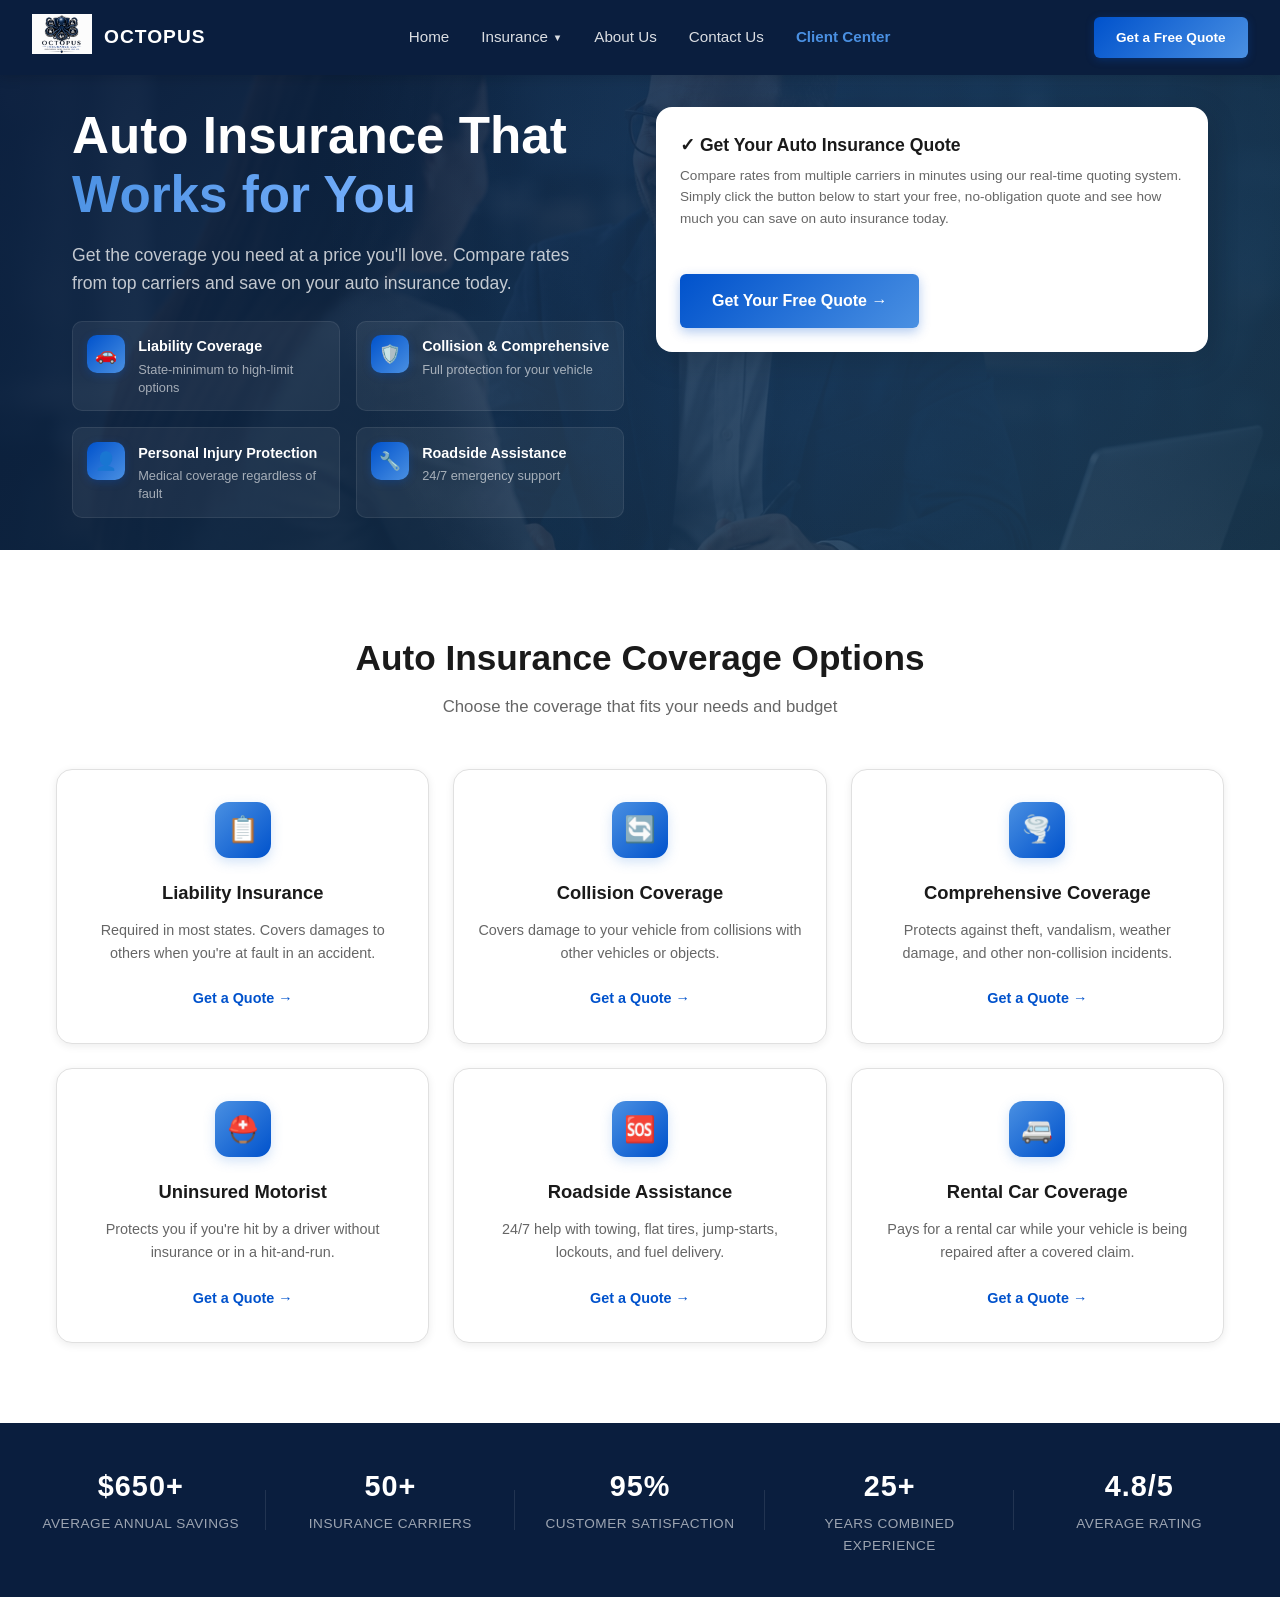
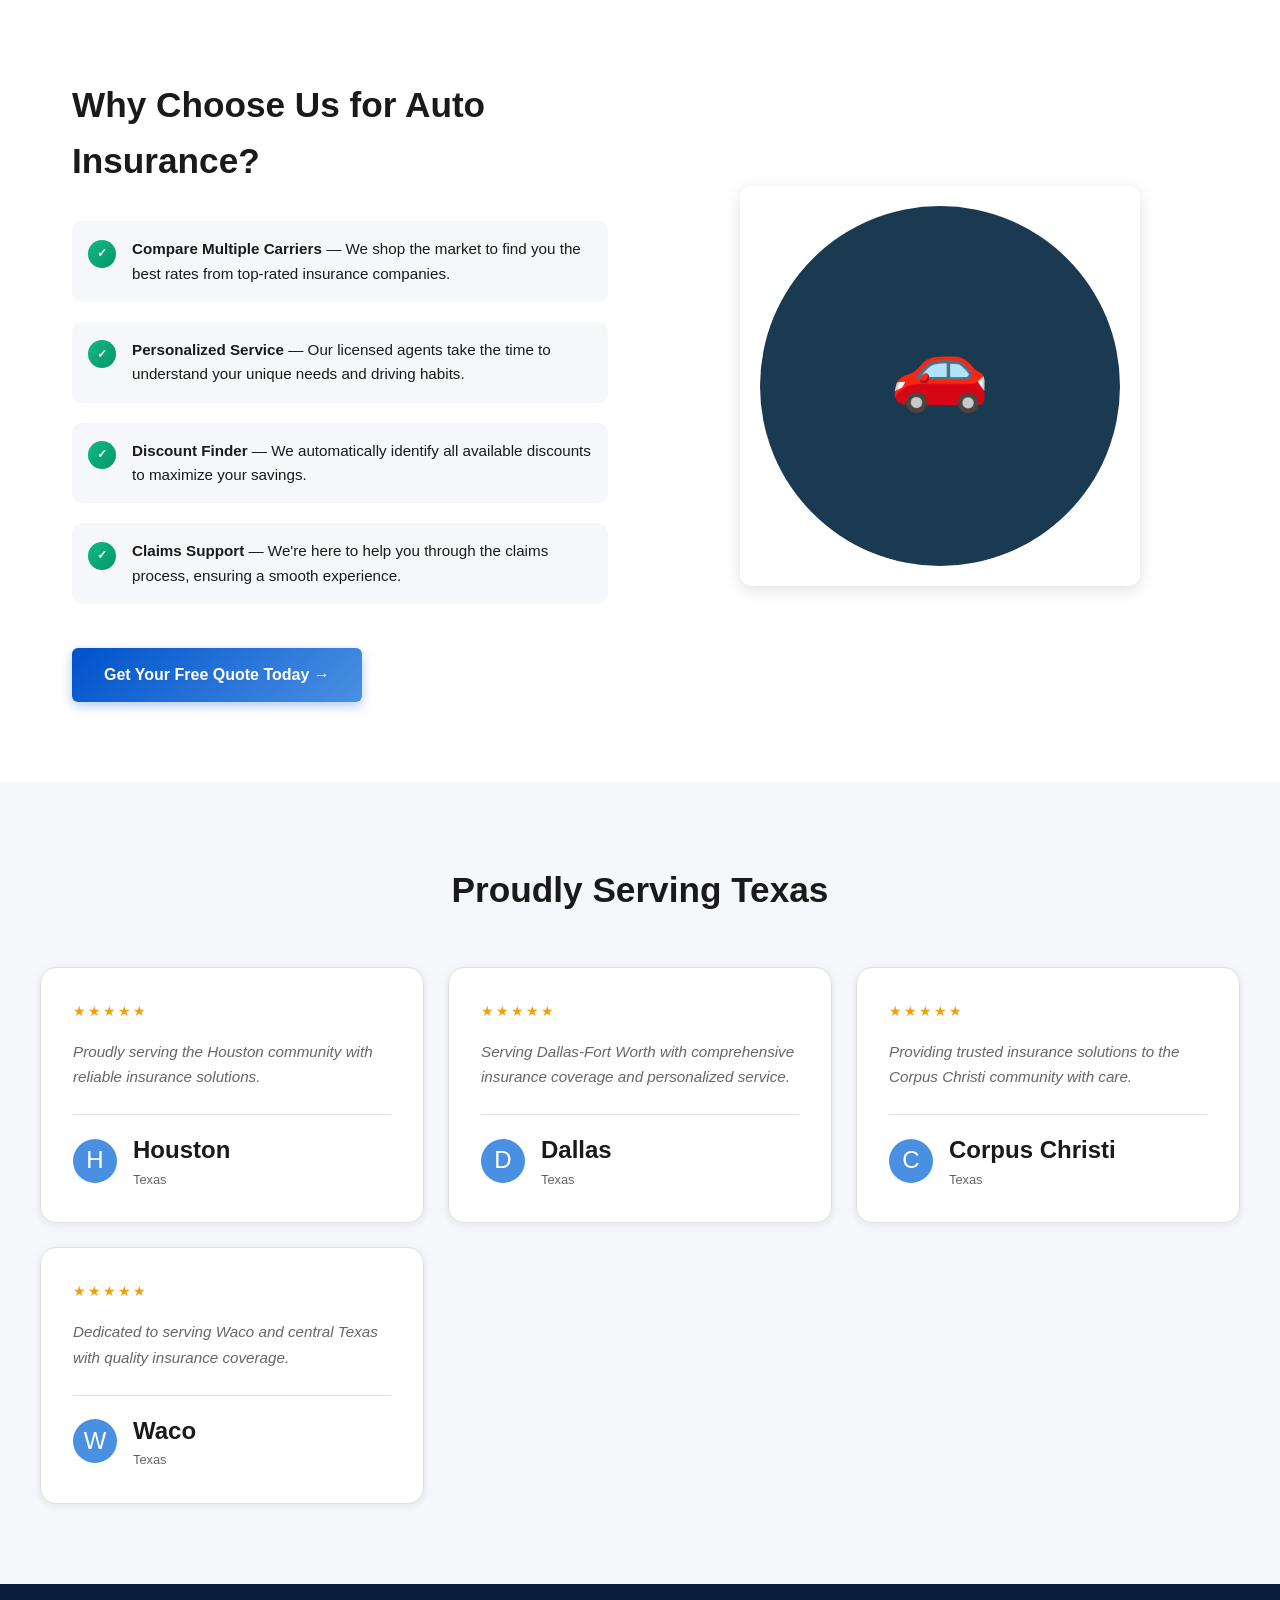
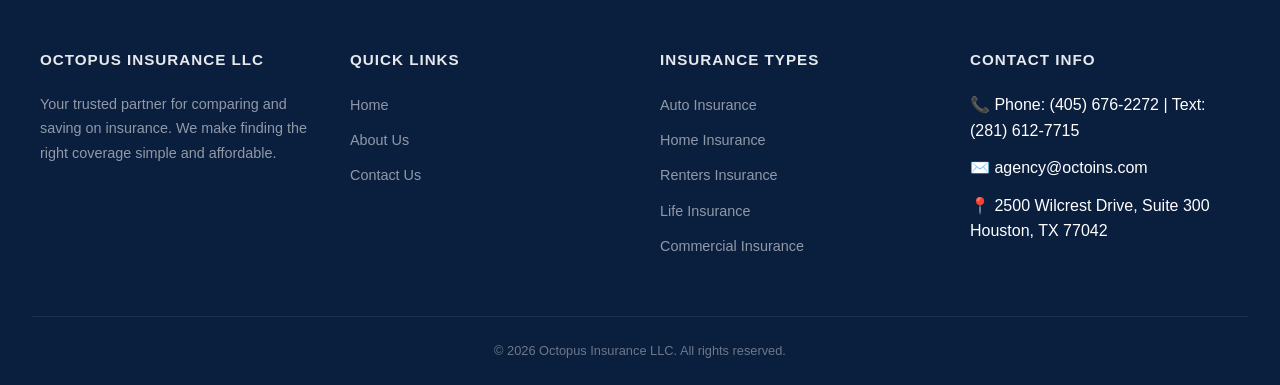
==== auto.html @ 318fbc9f "Removed duplicate customer reviews, made city names bigger, logo links to homepage" ====
<!DOCTYPE html>
<html lang="en">
<head>
  <meta charset="UTF-8">
  <meta name="viewport" content="width=device-width, initial-scale=1.0">
  <title>Auto Insurance Quotes - Octopus Insurance LLC</title>
  <link rel="stylesheet" href="css/style.css">
</head>
<body>
  <!-- HEADER -->
  <header>
    <div class="logo">
      <a href="index.html"><img src="logo.png" alt="Octopus Insurance"></a>
      <a href="index.html" style="text-decoration: none; color: inherit;"><span>OCTOPUS</span></a>
    </div>
    
    <nav id="navbar">
      <a href="index.html">Home</a>
      <div class="dropdown">
        <a href="#" class="dropdown-btn">Insurance <span class="dropdown-arrow">▼</span></a>
        <div class="dropdown-content">
          <a href="auto.html">Auto Insurance</a>
          <a href="home.html">Home Insurance</a>
          <a href="renters.html">Renters Insurance</a>
          <a href="life.html">Life Insurance</a>
          <a href="commercial.html">Commercial Insurance</a>
        </div>
      </div>
      <a href="index.html#about">About Us</a>
      <a href="index.html#contact">Contact Us</a>
      <a href="client-center.html" style="color: #4A90E2; font-weight: 600;">Client Center</a>
    </nav>
    
    <div class="header-actions">
      <a href="quote.html" class="header-cta">Get a Free Quote</a>
    </div>
    
    <div class="mobile-menu-toggle" id="mobileMenuToggle">
      <span></span>
      <span></span>
      <span></span>
    </div>
  </header>

  <!-- HERO SECTION -->
  <section class="hero" style="background-image: url('background.png'); background-size: cover; background-position: center;">
    <div class="hero-wrapper">
      <div class="hero-content">
        <h1>Auto Insurance That <span class="highlight">Works for You</span></h1>
        <p>Get the coverage you need at a price you'll love. Compare rates from top carriers and save on your auto insurance today.</p>
        
        <div class="hero-features">
          <div class="feature-item">
            <div class="feature-icon">🚗</div>
            <div>
              <h3>Liability Coverage</h3>
              <p>State-minimum to high-limit options</p>
            </div>
          </div>
          <div class="feature-item">
            <div class="feature-icon">🛡️</div>
            <div>
              <h3>Collision & Comprehensive</h3>
              <p>Full protection for your vehicle</p>
            </div>
          </div>
          <div class="feature-item">
            <div class="feature-icon">👤</div>
            <div>
              <h3>Personal Injury Protection</h3>
              <p>Medical coverage regardless of fault</p>
            </div>
          </div>
          <div class="feature-item">
            <div class="feature-icon">🔧</div>
            <div>
              <h3>Roadside Assistance</h3>
              <p>24/7 emergency support</p>
            </div>
          </div>
        </div>
      </div>
      
      <div class="quote-form" id="quote">
        <h3>✓ Get Your Auto Insurance Quote</h3>
        <p>Compare rates from multiple carriers in minutes using our real-time quoting system. Simply click the button below to start your free, no-obligation quote and see how much you can save on auto insurance today.</p>
        <a href="quote.html" class="why-choose-cta" style="display: inline-block; text-align: center; margin-top: 1.5rem;">Get Your Free Quote →</a>
      </div>
    </div>
  </section>

  <!-- COVERAGE OPTIONS SECTION -->
  <section class="insurance-types" style="background: white;">
    <h2>Auto Insurance Coverage Options</h2>
    <p>Choose the coverage that fits your needs and budget</p>
    
    <div class="insurance-grid" style="grid-template-columns: repeat(3, 1fr); max-width: 1200px; margin: 0 auto; padding: 0 1rem;">
      <div class="insurance-card">
        <div class="insurance-card-icon">📋</div>
        <h3>Liability Insurance</h3>
        <p>Required in most states. Covers damages to others when you're at fault in an accident.</p>
        <a href="quote.html" class="card-link">Get a Quote →</a>
      </div>
      
      <div class="insurance-card">
        <div class="insurance-card-icon">🔄</div>
        <h3>Collision Coverage</h3>
        <p>Covers damage to your vehicle from collisions with other vehicles or objects.</p>
<a href="quote.html" class="card-link">Get a Quote →</a>
      </div>
      
      <div class="insurance-card">
        <div class="insurance-card-icon">🌪️</div>
        <h3>Comprehensive Coverage</h3>
        <p>Protects against theft, vandalism, weather damage, and other non-collision incidents.</p>
        <a href="quote.html" class="card-link">Get a Quote →</a>
      </div>
      
      <div class="insurance-card">
        <div class="insurance-card-icon">⛑️</div>
        <h3>Uninsured Motorist</h3>
        <p>Protects you if you're hit by a driver without insurance or in a hit-and-run.</p>
        <a href="quote.html" class="card-link">Get a Quote →</a>
      </div>
      
      <div class="insurance-card">
        <div class="insurance-card-icon">🆘</div>
        <h3>Roadside Assistance</h3>
        <p>24/7 help with towing, flat tires, jump-starts, lockouts, and fuel delivery.</p>
        <a href="quote.html" class="card-link">Get a Quote →</a>
      </div>
      
      <div class="insurance-card">
        <div class="insurance-card-icon">🚐</div>
        <h3>Rental Car Coverage</h3>
        <p>Pays for a rental car while your vehicle is being repaired after a covered claim.</p>
        <a href="quote.html" class="card-link">Get a Quote →</a>
      </div>
    </div>
  </section>

  <!-- STATS SECTION -->
  <section class="stats">
    <div class="stat-item">
      <h4>$650+</h4>
      <p>Average Annual Savings</p>
    </div>
    <div class="stat-item">
      <h4>50+</h4>
      <p>Insurance Carriers</p>
    </div>
    <div class="stat-item">
      <h4>95%</h4>
      <p>Customer Satisfaction</p>
    </div>
    <div class="stat-item">
      <h4>25+</h4>
      <p>Years Combined Experience</p>
    </div>
    <div class="stat-item">
      <h4>4.8/5</h4>
      <p>Average Rating</p>
    </div>
  </section>

  <!-- WHY CHOOSE US SECTION -->
  <section class="why-choose">
    <div class="why-choose-content">
      <h2>Why Choose Us for Auto Insurance?</h2>
      
      <div class="why-choose-item">
        <div class="why-choose-icon">✓</div>
        <p><strong>Compare Multiple Carriers</strong> — We shop the market to find you the best rates from top-rated insurance companies.</p>
      </div>
      
      <div class="why-choose-item">
        <div class="why-choose-icon">✓</div>
        <p><strong>Personalized Service</strong> — Our licensed agents take the time to understand your unique needs and driving habits.</p>
      </div>
      
      <div class="why-choose-item">
        <div class="why-choose-icon">✓</div>
        <p><strong>Discount Finder</strong> — We automatically identify all available discounts to maximize your savings.</p>
      </div>
      
      <div class="why-choose-item">
        <div class="why-choose-icon">✓</div>
        <p><strong>Claims Support</strong> — We're here to help you through the claims process, ensuring a smooth experience.</p>
      </div>
      
      <a href="quote.html" class="why-choose-cta">Get Your Free Quote Today →</a>
    </div>
    
    <div class="why-choose-image">
      <img src="data:image/svg+xml,%3Csvg xmlns='http://www.w3.org/2000/svg' width='400' height='400' viewBox='0 0 400 400'%3E%3Ccircle cx='200' cy='200' r='180' fill='%231a3a52'/%3E%3Ctext x='200' y='210' text-anchor='middle' fill='%23ffffff' font-size='80'%3E🚗%3C/text%3E%3C/svg%3E" alt="Auto Insurance" style="max-width: 100%; height: auto; border-radius: 12px;">
    </div>
  </section>

  <!-- LOCATIONS SECTION -->
  <section class="testimonials">
    <h2>Proudly Serving Texas</h2>
    <div class="testimonials-grid">
      <div class="testimonial-card">
        <div class="stars">★★★★★</div>
        <p class="testimonial-text">Proudly serving the Houston community with reliable insurance solutions.</p>
        <div class="testimonial-author">
          <div class="author-avatar" style="background: #4a90e2; display: flex; align-items: center; justify-content: center; font-size: 1.5rem; color: white;">H</div>
          <div class="author-info">
            <h4 style="font-size: 1.5rem;">Houston</h4>
            <p>Texas</p>
          </div>
        </div>
      </div>
      
      <div class="testimonial-card">
        <div class="stars">★★★★★</div>
        <p class="testimonial-text">Serving Dallas-Fort Worth with comprehensive insurance coverage and personalized service.</p>
        <div class="testimonial-author">
          <div class="author-avatar" style="background: #4a90e2; display: flex; align-items: center; justify-content: center; font-size: 1.5rem; color: white;">D</div>
          <div class="author-info">
            <h4 style="font-size: 1.5rem;">Dallas</h4>
            <p>Texas</p>
          </div>
        </div>
      </div>
      
      <div class="testimonial-card">
        <div class="stars">★★★★★</div>
        <p class="testimonial-text">Providing trusted insurance solutions to the Corpus Christi community with care.</p>
        <div class="testimonial-author">
          <div class="author-avatar" style="background: #4a90e2; display: flex; align-items: center; justify-content: center; font-size: 1.5rem; color: white;">C</div>
          <div class="author-info">
            <h4 style="font-size: 1.5rem;">Corpus Christi</h4>
            <p>Texas</p>
          </div>
        </div>
      </div>

      <div class="testimonial-card">
        <div class="stars">★★★★★</div>
        <p class="testimonial-text">Dedicated to serving Waco and central Texas with quality insurance coverage.</p>
        <div class="testimonial-author">
          <div class="author-avatar" style="background: #4a90e2; display: flex; align-items: center; justify-content: center; font-size: 1.5rem; color: white;">W</div>
          <div class="author-info">
            <h4 style="font-size: 1.5rem;">Waco</h4>
            <p>Texas</p>
          </div>
        </div>
      </div>
    </div>
  </section>


  <!-- FOOTER -->
  <footer>
    <div class="footer-content">
      <div class="footer-section">
        <h4>Octopus Insurance LLC</h4>
        <p>Your trusted partner for comparing and saving on insurance. We make finding the right coverage simple and affordable.</p>
      </div>
      
      <div class="footer-section">
        <h4>Quick Links</h4>
        <ul>
          <li><a href="index.html">Home</a></li>
          <li><a href="index.html#about">About Us</a></li>
          <li><a href="index.html#contact">Contact Us</a></li>
        </ul>
      </div>
      
      <div class="footer-section">
        <h4>Insurance Types</h4>
        <ul>
          <li><a href="auto.html">Auto Insurance</a></li>
          <li><a href="home.html">Home Insurance</a></li>
          <li><a href="renters.html">Renters Insurance</a></li>
          <li><a href="life.html">Life Insurance</a></li>
          <li><a href="commercial.html">Commercial Insurance</a></li>
        </ul>
      </div>
      
      <div class="footer-section">
        <h4>Contact Info</h4>
      <div class="contact-info">📞 Phone: (405) 676-2272 | Text: (281) 612-7715</div>
        <div class="contact-info">✉️ agency@octoins.com</div>
        <div class="contact-info">📍 2500 Wilcrest Drive, Suite 300<br>Houston, TX 77042</div>
      </div>
    </div>
    
    <div class="footer-bottom">
      <p>&copy; 2026 Octopus Insurance LLC. All rights reserved.</p>
    </div>
  </footer>

  <script src="js/script.js"></script>
</body>
</html>
---- css/style.css ----
* {
  margin: 0;
  padding: 0;
  box-sizing: border-box;
}

html {
  width: 100%;
  max-width: 100%;
  overflow-x: hidden;
  -webkit-text-size-adjust: 100%;
  -ms-text-size-adjust: 100%;
  scroll-behavior: smooth;
}

:root {
  --primary-dark: #0a1e3e;
  --primary-blue: #0052cc;
  --light-blue: #4a90e2;
  --accent-blue: #1e40af;
  --white: #ffffff;
  --text-dark: #1a1a1a;
  --text-gray: #666666;
  --light-gray: #f5f7fa;
  --border-gray: #e0e0e0;
  --shadow-sm: 0 2px 8px rgba(0, 0, 0, 0.08);
  --shadow-md: 0 4px 16px rgba(0, 0, 0, 0.12);
  --shadow-lg: 0 8px 32px rgba(0, 0, 0, 0.15);
  --radius-sm: 6px;
  --radius-md: 10px;
  --radius-lg: 16px;
  --transition: all 0.3s ease;
}

body {
  font-family: 'Inter', -apple-system, BlinkMacSystemFont, 'Segoe UI', Roboto, sans-serif;
  color: var(--text-dark);
  line-height: 1.6;
  overflow-x: hidden;
  width: 100%;
  max-width: 100%;
  background: var(--white);
}

/* HEADER */
header {
  background-color: var(--primary-dark);
  color: var(--white);
  padding: 0.85rem 2rem;
  display: flex;
  justify-content: space-between;
  align-items: center;
  position: sticky;
  top: 0;
  z-index: 100;
  width: 100%;
  max-width: 100%;
  overflow: visible;
  box-shadow: 0 2px 12px rgba(0, 0, 0, 0.15);
  height: auto;
  min-height: 56px;
}

.logo {
  display: flex;
  align-items: center;
  gap: 0.75rem;
  flex-shrink: 0;
}

.logo img {
  height: 40px;
  width: auto;
}

.logo span {
  font-size: 1.2rem;
  font-weight: 700;
  letter-spacing: 1px;
  white-space: nowrap;
}

nav {
  display: flex;
  gap: 2rem;
  align-items: center;
  height: auto;
}

nav a {
  color: rgba(255, 255, 255, 0.85);
  text-decoration: none;
  font-size: 0.95rem;
  font-weight: 500;
  transition: color var(--transition);
  position: relative;
  padding: 0;
  display: inline-flex;
  align-items: center;
}

nav a::after {
  content: '';
  position: absolute;
  bottom: -4px;
  left: 0;
  width: 0;
  height: 2px;
  background: var(--light-blue);
  transition: width var(--transition);
}

nav a:hover {
  color: var(--white);
}

nav a:hover::after {
  width: 100%;
}

/* Mobile Menu Toggle */
.mobile-menu-toggle {
  display: none;
  flex-direction: column;
  justify-content: center;
  align-items: center;
  width: 36px;
  height: 36px;
  cursor: pointer;
  z-index: 1001;
  background: rgba(255, 255, 255, 0.1);
  border: 1px solid rgba(255, 255, 255, 0.2);
  border-radius: 6px;
  padding: 0;
  gap: 5px;
  flex-shrink: 0;
  transition: var(--transition);
}

.mobile-menu-toggle:hover {
  background: rgba(255, 255, 255, 0.2);
}

.mobile-menu-toggle span {
  display: block;
  width: 20px;
  height: 2.5px;
  background-color: var(--white);
  border-radius: 2px;
  transition: var(--transition);
}

.mobile-menu-toggle.active {
  background: rgba(255, 255, 255, 0.15);
}

.mobile-menu-toggle.active span:nth-child(1) {
  transform: rotate(45deg) translate(2.5px, 2.5px);
}

.mobile-menu-toggle.active span:nth-child(2) {
  opacity: 0;
}

.mobile-menu-toggle.active span:nth-child(3) {
  transform: rotate(-45deg) translate(2.5px, -2.5px);
}

/* Dropdown */
.dropdown {
  position: relative;
  display: inline-block;
}

.dropdown-btn {
  color: rgba(255, 255, 255, 0.85);
  text-decoration: none;
  font-size: 0.95rem;
  font-weight: 500;
  transition: color var(--transition);
  cursor: pointer;
  display: flex;
  align-items: center;
  gap: 0.3rem;
  padding: 0;
  background: none;
  border: none;
}

.dropdown-btn::after {
  display: none !important;
}

.dropdown-btn:hover {
  color: var(--white);
}

.dropdown-content {
  display: none;
  position: absolute;
  background-color: var(--white);
  min-width: 210px;
  box-shadow: var(--shadow-lg);
  border-radius: var(--radius-md);
  z-index: 1001;
  top: calc(100% + 8px);
  left: 0;
  margin: 0;
  padding: 0.5rem;
  border: 1px solid var(--border-gray);
  will-change: opacity;
}

.dropdown-content::before {
  content: '';
  position: absolute;
  top: -6px;
  left: 20px;
  width: 10px;
  height: 10px;
  background: var(--white);
  border-left: 1px solid var(--border-gray);
  border-top: 1px solid var(--border-gray);
  transform: rotate(45deg);
}

.dropdown-content a {
  color: var(--text-dark);
  padding: 0.65rem 1rem;
  text-decoration: none;
  display: block;
  font-size: 0.9rem;
  border-radius: var(--radius-sm);
  transition: background-color 0.2s ease, color 0.2s ease;
}

.dropdown-content a:hover {
  background-color: var(--light-blue);
  color: var(--white);
}

.dropdown-content a::after {
  display: none;
}

.dropdown:hover .dropdown-content {
  display: block;
  animation: fadeInDropdown 0.2s ease;
}

@keyframes fadeInDropdown {
  from { 
    opacity: 0; 
    transform: translateY(-4px);
  }
  to { 
    opacity: 1; 
    transform: translateY(0);
  }
}

.dropdown-arrow {
  font-size: 0.6rem;
  transition: transform 0.3s ease;
  display: inline-block;
}

.dropdown:hover .dropdown-arrow {
  transform: rotate(180deg);
}

.header-actions {
  display: flex;
  align-items: center;
  gap: 1.5rem;
  flex-shrink: 0;
}

.header-cta {
  background: linear-gradient(135deg, var(--primary-blue), var(--light-blue));
  color: var(--white);
  padding: 0.6rem 1.4rem;
  border-radius: var(--radius-sm);
  text-decoration: none;
  font-weight: 600;
  font-size: 0.85rem;
  transition: box-shadow 0.3s ease;
  white-space: nowrap;
  box-shadow: 0 2px 8px rgba(0, 82, 204, 0.3);
  display: inline-block;
  border: none;
  cursor: pointer;
}

.header-cta:hover {
  box-shadow: 0 4px 16px rgba(0, 82, 204, 0.4);
}

.phone {
  display: flex;
  align-items: center;
  gap: 0.5rem;
  font-size: 0.9rem;
  color: rgba(255, 255, 255, 0.8);
  white-space: nowrap;
}

/* HERO SECTION */
.hero {
  position: relative;
  display: flex;
  align-items: flex-start;
  justify-content: center;
  width: 100%;
  overflow-x: hidden;
}

.hero::before {
  content: '';
  position: absolute;
  top: 0; left: 0; right: 0; bottom: 0;
  background: linear-gradient(135deg, rgba(10, 30, 62, 0.92) 0%, rgba(26, 58, 82, 0.85) 100%);
  z-index: 1;
  pointer-events: none;
}

.hero::after {
  content: '';
  position: absolute;
  top: 0; left: 0; right: 0; bottom: 0;
  background: radial-gradient(circle at 70% 30%, rgba(74, 144, 226, 0.15) 0%, transparent 60%);
  z-index: 1;
  pointer-events: none;
}

.hero-wrapper {
  display: grid;
  grid-template-columns: 1fr 1fr;
  gap: 2rem;
  width: 100%;
  max-width: 1200px;
  margin: 0 auto;
  padding: 2rem;
  z-index: 2;
  align-items: start;
}

.hero-content {
  display: flex;
  flex-direction: column;
  gap: 1rem;
}

.hero-badge {
  display: inline-flex;
  align-items: center;
  gap: 0.5rem;
  background: rgba(74, 144, 226, 0.2);
  border: 1px solid rgba(74, 144, 226, 0.3);
  padding: 0.4rem 1rem;
  border-radius: 50px;
  font-size: 0.8rem;
  color: var(--light-blue);
  font-weight: 500;
  width: fit-content;
}

.hero-content h1 {
  font-size: 3.2rem;
  font-weight: 800;
  line-height: 1.15;
  color: var(--white);
  margin: 0;
}

.hero-content h1 .highlight {
  background: linear-gradient(135deg, var(--light-blue), #7bb3ff);
  -webkit-background-clip: text;
  -webkit-text-fill-color: transparent;
  background-clip: text;
}

.hero-content > p {
  font-size: 1.1rem;
  color: rgba(255, 255, 255, 0.75);
  line-height: 1.6;
  max-width: 520px;
  margin: 0;
}

.hero-features {
  display: grid;
  grid-template-columns: 1fr 1fr;
  gap: 1rem;
  margin-top: 0.5rem;
}

.feature-item {
  display: flex;
  gap: 0.85rem;
  align-items: flex-start;
  padding: 0.85rem;
  background: rgba(255, 255, 255, 0.06);
  border-radius: var(--radius-md);
  border: 1px solid rgba(255, 255, 255, 0.08);
  transition: var(--transition);
}

.feature-item:hover {
  background: rgba(255, 255, 255, 0.1);
  transform: translateY(-2px);
}

.feature-icon {
  width: 38px;
  height: 38px;
  min-width: 38px;
  background: linear-gradient(135deg, var(--primary-blue), var(--light-blue));
  border-radius: 10px;
  display: flex;
  align-items: center;
  justify-content: center;
  font-size: 1.1rem;
  flex-shrink: 0;
  box-shadow: 0 2px 8px rgba(0, 82, 204, 0.3);
}

.feature-item h3 {
  font-size: 0.9rem;
  color: var(--white);
  font-weight: 600;
  margin: 0 0 0.15rem;
}

.feature-item p {
  font-size: 0.8rem;
  color: rgba(255, 255, 255, 0.6);
  margin: 0;
  line-height: 1.4;
}

/* IFRAME CONTAINER */
.iframe-container {
  width: 100%;
  border-radius: 12px;
  overflow: hidden;
  line-height: 0;
}

.iframe-container iframe {
  width: 100%;
  border: none;
  border-radius: 12px;
  background: white;
  /* 780px — enough to show all form content without an internal scrollbar */
  height: 780px;
  display: block;
}

/* QUOTE FORM */
.quote-form {
  background: var(--white);
  border-radius: var(--radius-lg);
  padding: 1.5rem;
  box-shadow: var(--shadow-lg);
  width: 100%;
  max-width: 100%;
  justify-self: stretch;
  /* height grows with iframe */
}

.quote-form h3 {
  display: flex;
  align-items: center;
  gap: 0.5rem;
  font-size: 1.1rem;
  color: var(--text-dark);
  margin-bottom: 0.35rem;
}

.quote-form h3 span {
  background: linear-gradient(135deg, #10b981, #059669);
  color: var(--white);
  width: 24px;
  height: 24px;
  border-radius: 50%;
  display: inline-flex;
  align-items: center;
  justify-content: center;
  font-size: 0.75rem;
}

.quote-form > p {
  color: var(--text-gray);
  font-size: 0.85rem;
  margin-bottom: 1.25rem;
}

.form-group {
  margin-bottom: 0.85rem;
}

.form-group label {
  display: block;
  margin-bottom: 0.35rem;
  font-size: 0.8rem;
  color: var(--text-gray);
  font-weight: 600;
  text-transform: uppercase;
  letter-spacing: 0.5px;
}

.form-group input,
.form-group select {
  width: 100%;
  padding: 0.7rem 0.85rem;
  border: 2px solid var(--border-gray);
  border-radius: var(--radius-sm);
  font-size: 0.9rem;
  font-family: inherit;
  transition: var(--transition);
  background: var(--light-gray);
}

.form-group input:focus,
.form-group select:focus {
  outline: none;
  border-color: var(--primary-blue);
  background: var(--white);
  box-shadow: 0 0 0 4px rgba(74, 144, 226, 0.1);
}

.form-checkbox {
  display: flex;
  align-items: flex-start;
  gap: 0.5rem;
  font-size: 0.78rem;
  color: var(--text-gray);
  margin: 0.85rem 0;
}

.form-checkbox input[type="checkbox"] {
  width: auto;
  margin-top: 0.15rem;
  accent-color: var(--primary-blue);
}

.submit-btn {
  width: 100%;
  padding: 0.85rem;
  background: linear-gradient(135deg, var(--primary-blue), var(--accent-blue));
  color: var(--white);
  border: none;
  border-radius: var(--radius-sm);
  font-weight: 700;
  font-size: 0.95rem;
  cursor: pointer;
  transition: var(--transition);
  box-shadow: 0 4px 12px rgba(0, 82, 204, 0.3);
}

.submit-btn:hover {
  transform: translateY(-2px);
  box-shadow: 0 6px 20px rgba(0, 82, 204, 0.4);
}

/* STATS SECTION */
.stats {
  background: var(--primary-dark);
  padding: 2.5rem 2rem;
  display: grid;
  grid-template-columns: repeat(5, 1fr);
  gap: 2rem;
  text-align: center;
  width: 100%;
}

.stat-item {
  position: relative;
}

.stat-item:not(:last-child)::after {
  content: '';
  position: absolute;
  right: -1rem;
  top: 50%;
  transform: translateY(-50%);
  width: 1px;
  height: 40px;
  background: rgba(255, 255, 255, 0.1);
}

.stat-item h4 {
  font-size: 1.8rem;
  font-weight: 800;
  color: var(--white);
  margin-bottom: 0.25rem;
  letter-spacing: 1px;
}

.stat-item p {
  font-size: 0.85rem;
  color: rgba(255, 255, 255, 0.6);
  text-transform: uppercase;
  letter-spacing: 0.5px;
}

/* INSURANCE TYPES */
.insurance-types {
  padding: 5rem 2rem;
  background: var(--light-gray);
  width: 100%;
}

.insurance-types h2 {
  text-align: center;
  font-size: 2.2rem;
  font-weight: 800;
  margin-bottom: 0.5rem;
  color: var(--text-dark);
}

.insurance-types > p {
  text-align: center;
  color: var(--text-gray);
  font-size: 1.05rem;
  margin-bottom: 3rem;
  max-width: 600px;
  margin-left: auto;
  margin-right: auto;
}

.insurance-grid {
  display: grid;
  grid-template-columns: repeat(3, 1fr);
  gap: 1.5rem;
  max-width: 1200px;
  margin: 0 auto;
  width: 100%;
  padding: 0 1rem;
}

.insurance-card {
  background: var(--white);
  border-radius: var(--radius-lg);
  padding: 2rem 1.5rem;
  text-align: center;
  transition: var(--transition);
  box-shadow: var(--shadow-sm);
  border: 1px solid var(--border-gray);
  position: relative;
  overflow: hidden;
}

.insurance-card::before {
  content: '';
  position: absolute;
  top: 0;
  left: 0;
  right: 0;
  height: 3px;
  background: linear-gradient(90deg, var(--primary-blue), var(--light-blue));
  transform: scaleX(0);
  transition: var(--transition);
}

.insurance-card:hover {
  transform: translateY(-6px);
  box-shadow: var(--shadow-md);
  border-color: var(--light-blue);
}

.insurance-card:hover::before {
  transform: scaleX(1);
}

.insurance-card-icon {
  width: 56px;
  height: 56px;
  background: linear-gradient(135deg, var(--light-blue), var(--primary-blue));
  border-radius: 14px;
  display: flex;
  align-items: center;
  justify-content: center;
  margin: 0 auto 1.25rem;
  font-size: 1.6rem;
  box-shadow: 0 4px 12px rgba(74, 144, 226, 0.25);
}

.insurance-card h3 {
  font-size: 1.15rem;
  font-weight: 700;
  margin-bottom: 0.75rem;
}

.insurance-card p {
  color: var(--text-gray);
  font-size: 0.9rem;
  margin-bottom: 1.25rem;
  line-height: 1.6;
}

.card-link {
  color: var(--primary-blue);
  text-decoration: none;
  font-weight: 600;
  font-size: 0.9rem;
  transition: var(--transition);
  display: inline-flex;
  align-items: center;
  gap: 0.3rem;
}

.card-link:hover {
  color: var(--accent-blue);
  gap: 0.5rem;
}

/* WHY CHOOSE */
.why-choose {
  padding: 5rem 2rem;
  background: var(--white);
  display: grid;
  grid-template-columns: 1fr 1fr;
  gap: 4rem;
  align-items: center;
  max-width: 1200px;
  margin: 0 auto;
}

.why-choose-content h2 {
  font-size: 2.2rem;
  font-weight: 800;
  margin-bottom: 2rem;
  color: var(--text-dark);
}

.why-choose-item {
  display: flex;
  gap: 1rem;
  margin-bottom: 1.25rem;
  padding: 1rem;
  background: var(--light-gray);
  border-radius: var(--radius-md);
  transition: var(--transition);
}

.why-choose-item:hover {
  transform: translateX(4px);
  box-shadow: var(--shadow-sm);
}

.why-choose-icon {
  width: 28px;
  height: 28px;
  min-width: 28px;
  background: linear-gradient(135deg, #10b981, #059669);
  border-radius: 50%;
  display: flex;
  align-items: center;
  justify-content: center;
  flex-shrink: 0;
  color: var(--white);
  font-size: 0.75rem;
  font-weight: bold;
  margin-top: 0.15rem;
}

.why-choose-item p {
  margin: 0;
  font-size: 0.95rem;
  line-height: 1.6;
}

.why-choose-item strong {
  color: var(--text-dark);
}

.why-choose-cta {
  background: linear-gradient(135deg, var(--primary-blue), var(--light-blue));
  color: var(--white);
  padding: 0.9rem 2rem;
  border-radius: var(--radius-sm);
  text-decoration: none;
  font-weight: 600;
  display: inline-block;
  margin-top: 1.5rem;
  transition: var(--transition);
  box-shadow: 0 4px 12px rgba(0, 82, 204, 0.3);
}

.why-choose-cta:hover {
  transform: translateY(-2px);
  box-shadow: 0 6px 20px rgba(0, 82, 204, 0.4);
}

.why-choose-image {
  text-align: center;
}

.why-choose-image img {
  max-width: 100%;
  height: auto;
  border-radius: var(--radius-lg);
  box-shadow: var(--shadow-md);
}

/* TESTIMONIALS */
.testimonials {
  padding: 5rem 2rem;
  background: var(--light-gray);
}

.testimonials h2 {
  text-align: center;
  font-size: 2.2rem;
  font-weight: 800;
  margin-bottom: 3rem;
  color: var(--text-dark);
}

.testimonials-grid {
  display: grid;
  grid-template-columns: repeat(3, 1fr);
  gap: 1.5rem;
  max-width: 1200px;
  margin: 0 auto;
}

.testimonial-card {
  background: var(--white);
  border-radius: var(--radius-lg);
  padding: 2rem;
  box-shadow: var(--shadow-sm);
  border: 1px solid var(--border-gray);
  transition: var(--transition);
}

.testimonial-card:hover {
  transform: translateY(-4px);
  box-shadow: var(--shadow-md);
}

.stars {
  color: #f59e0b;
  margin-bottom: 1rem;
  font-size: 0.9rem;
  letter-spacing: 2px;
}

.testimonial-text {
  color: var(--text-gray);
  font-style: italic;
  margin-bottom: 1.5rem;
  line-height: 1.7;
  font-size: 0.95rem;
}

.testimonial-author {
  display: flex;
  align-items: center;
  gap: 1rem;
  padding-top: 1rem;
  border-top: 1px solid var(--border-gray);
}

.author-avatar {
  width: 44px;
  height: 44px;
  border-radius: 50%;
  background: linear-gradient(135deg, var(--light-blue), var(--primary-blue));
  flex-shrink: 0;
}

.author-info h4 {
  margin: 0;
  font-size: 0.9rem;
  font-weight: 600;
}

.author-info p {
  margin: 0;
  color: var(--text-gray);
  font-size: 0.8rem;
}

/* ABOUT US */
.about-us {
  padding: 5rem 2rem;
  background: var(--white);
}

.about-us-content {
  max-width: 1200px;
  margin: 0 auto;
}

.about-us h2 {
  text-align: center;
  font-size: 2.2rem;
  font-weight: 800;
  margin-bottom: 3rem;
  color: var(--text-dark);
}

.about-grid {
  display: grid;
  grid-template-columns: 1fr 1fr;
  gap: 4rem;
  align-items: start;
}

.about-text h3 {
  font-size: 1.4rem;
  font-weight: 700;
  margin-bottom: 1rem;
  color: var(--primary-blue);
}

.about-text p {
  color: var(--text-gray);
  margin-bottom: 1.25rem;
  line-height: 1.7;
}

.about-values h3 {
  font-size: 1.4rem;
  font-weight: 700;
  margin-bottom: 1.5rem;
  color: var(--primary-blue);
}

.value-item {
  display: flex;
  align-items: center;
  gap: 1rem;
  margin-bottom: 1rem;
  padding: 1rem 1.25rem;
  background: var(--light-gray);
  border-radius: var(--radius-md);
  transition: var(--transition);
}

.value-item:hover {
  transform: translateY(-2px);
  box-shadow: var(--shadow-sm);
}

.value-icon {
  font-size: 1.3rem;
  width: 44px;
  height: 44px;
  min-width: 44px;
  background: linear-gradient(135deg, var(--light-blue), var(--primary-blue));
  border-radius: 12px;
  display: flex;
  align-items: center;
  justify-content: center;
  flex-shrink: 0;
  box-shadow: 0 2px 8px rgba(74, 144, 226, 0.25);
}

.value-item h4 {
  font-size: 1rem;
  font-weight: 600;
  margin-bottom: 0.2rem;
}

.value-item p {
  color: var(--text-gray);
  font-size: 0.85rem;
  margin: 0;
}

/* CONTACT */
.contact-us {
  padding: 5rem 2rem;
  background: var(--light-gray);
}

.contact-us-content {
  max-width: 1200px;
  margin: 0 auto;
}

.contact-us h2 {
  text-align: center;
  font-size: 2.2rem;
  font-weight: 800;
  margin-bottom: 0.5rem;
  color: var(--text-dark);
}

.contact-subtitle {
  text-align: center;
  color: var(--text-gray);
  font-size: 1.05rem;
  margin-bottom: 3rem;
}

.contact-grid {
  display: grid;
  grid-template-columns: 1fr 1fr;
  gap: 2rem;
}

.contact-info-box,
.contact-form-box {
  background: var(--white);
  padding: 2rem;
  border-radius: var(--radius-lg);
  box-shadow: var(--shadow-sm);
  border: 1px solid var(--border-gray);
}

.contact-info-box h3,
.contact-form-box h3 {
  font-size: 1.3rem;
  font-weight: 700;
  margin-bottom: 1.5rem;
  color: var(--primary-blue);
}

.contact-detail {
  display: flex;
  gap: 1rem;
  margin-bottom: 1.25rem;
}

.contact-icon {
  font-size: 1.2rem;
  width: 40px;
  height: 40px;
  min-width: 40px;
  background: linear-gradient(135deg, var(--light-blue), var(--primary-blue));
  border-radius: 10px;
  display: flex;
  align-items: center;
  justify-content: center;
  flex-shrink: 0;
}

.contact-detail h4 {
  font-size: 0.9rem;
  font-weight: 600;
  margin-bottom: 0.25rem;
}

.contact-detail p {
  color: var(--text-gray);
  font-size: 0.85rem;
  line-height: 1.6;
  margin: 0;
}

.contact-form-box textarea {
  width: 100%;
  padding: 0.75rem;
  border: 2px solid var(--border-gray);
  border-radius: var(--radius-sm);
  font-size: 0.9rem;
  font-family: inherit;
  resize: vertical;
  min-height: 100px;
  transition: var(--transition);
  background: var(--light-gray);
}

.contact-form-box textarea:focus {
  outline: none;
  border-color: var(--primary-blue);
  background: var(--white);
  box-shadow: 0 0 0 4px rgba(74, 144, 226, 0.1);
}

.send-btn {
  margin-top: 1rem;
}

/* FOOTER */
footer {
  background: var(--primary-dark);
  color: var(--white);
  padding: 4rem 2rem 1.5rem;
  width: 100%;
}

.footer-content {
  display: grid;
  grid-template-columns: repeat(4, 1fr);
  gap: 2.5rem;
  max-width: 1200px;
  margin: 0 auto 3rem;
}

.footer-section h4 {
  margin-bottom: 1.25rem;
  font-size: 0.95rem;
  font-weight: 700;
  text-transform: uppercase;
  letter-spacing: 1px;
  color: rgba(255, 255, 255, 0.9);
}

.footer-section ul {
  list-style: none;
}

.footer-section ul li {
  margin-bottom: 0.6rem;
}

.footer-section ul li a {
  color: rgba(255, 255, 255, 0.55);
  text-decoration: none;
  font-size: 0.9rem;
  transition: var(--transition);
}

.footer-section ul li a:hover {
  color: var(--light-blue);
  padding-left: 4px;
}

.footer-section p {
  color: rgba(255, 255, 255, 0.55);
  font-size: 0.9rem;
  line-height: 1.7;
}

.contact-info {
  display: flex;
  gap: 0.75rem;
  margin-bottom: 0.75rem;
  align-items: center;
}

.footer-bottom {
  border-top: 1px solid rgba(255, 255, 255, 0.08);
  padding-top: 1.5rem;
  text-align: center;
  color: rgba(255, 255, 255, 0.4);
  font-size: 0.8rem;
}

/* RESPONSIVE */
@media (max-width: 900px) {
  header {
    padding: 0.65rem 1rem;
    overflow: visible;
  }

  .logo img { height: 30px; }
  .logo span { font-size: 0.9rem; }

  .header-actions {
    margin-right: 0.5rem;
    gap: 0.5rem;
  }

  .phone { display: none; }

  .header-cta {
    padding: 0.4rem 0.75rem;
    font-size: 0.7rem;
  }

  .mobile-menu-toggle {
    display: flex !important;
  }

  nav {
    display: none;
    position: fixed;
    top: 56px;
    left: 0;
    right: 0;
    bottom: 0;
    background: var(--primary-dark);
    flex-direction: column;
    align-items: stretch;
    gap: 0;
    padding: 1rem 0;
    z-index: 999;
    overflow-y: auto;
  }

  nav.active {
    display: flex;
    animation: slideDown 0.25s ease;
  }

  @keyframes slideDown {
    from { opacity: 0; transform: translateY(-10px); }
    to { opacity: 1; transform: translateY(0); }
  }

  nav a {
    padding: 0.85rem 1.5rem;
    text-align: center;
    font-size: 1rem;
    border-bottom: 1px solid rgba(255, 255, 255, 0.06);
  }

  nav a::after { display: none; }

  .dropdown {
    width: 100%;
    position: relative;
  }

  .dropdown-btn {
    justify-content: center;
    padding: 0.85rem 1.5rem;
    width: 100%;
    border-bottom: 1px solid rgba(255, 255, 255, 0.06);
    font-size: 1rem;
    background: transparent;
  }

  .dropdown-btn::after {
    display: none !important;
  }

  .dropdown-content {
    position: relative;
    display: none;
    width: 100%;
    box-shadow: none;
    background: rgba(255, 255, 255, 0.05);
    border-radius: 0;
    border: none;
    margin: 0;
    top: auto;
    left: auto;
    z-index: auto;
  }

  .dropdown-content::before { 
    display: none; 
  }

  .dropdown-content a {
    color: rgba(255, 255, 255, 0.7);
    padding: 0.7rem 2rem;
    text-align: center;
    border-bottom: 1px solid rgba(255, 255, 255, 0.04);
  }

  .dropdown-content a:hover {
    background: rgba(255, 255, 255, 0.1);
    color: var(--white);
  }

  .dropdown.active .dropdown-content {
    display: block;
  }

  .stats {
    grid-template-columns: repeat(2, 1fr);
    gap: 1rem;
    padding: 2rem 1rem;
  }

  .stat-item:not(:last-child)::after { display: none; }
  .stat-item:nth-child(5) { grid-column: span 2; }

  .hero { min-height: 0; }

  .hero-wrapper {
    grid-template-columns: 1fr;
    padding: 2rem 1.25rem;
    gap: 2rem;
  }

  .hero-content h1 {
    font-size: 2rem;
  }

  .hero-content > p {
    font-size: 0.95rem;
  }

  .hero-features {
    grid-template-columns: 1fr;
  }

  .quote-form {
    max-width: 100%;
    justify-self: stretch;
  }

  .iframe-container iframe {
    height: 1200px;
  }

  .insurance-grid {
    grid-template-columns: 1fr;
    max-width: 450px;
  }

  .why-choose {
    grid-template-columns: 1fr;
    padding: 3rem 1.5rem;
    gap: 2rem;
  }

  .testimonials-grid {
    grid-template-columns: 1fr;
  }

  .about-grid {
    grid-template-columns: 1fr;
    gap: 2rem;
  }

  .contact-grid {
    grid-template-columns: 1fr;
  }

  .footer-content {
    grid-template-columns: repeat(2, 1fr);
    gap: 1.5rem;
  }
}

@media (max-width: 480px) {
  header {
    padding: 0.5rem 0.75rem;
  }

  .logo img { height: 26px; }
  .logo span { font-size: 0.75rem; }

  .header-cta {
    padding: 0.3rem 0.6rem;
    font-size: 0.6rem;
  }

  .mobile-menu-toggle {
    width: 32px;
    height: 32px;
    min-width: 32px;
    min-height: 32px;
    gap: 4px;
  }

  .mobile-menu-toggle span {
    width: 18px;
    height: 2px;
  }

  .hero-content h1 {
    font-size: 1.6rem;
  }

  .hero-content p {
    font-size: 0.9rem;
  }

  .stats h4 { font-size: 1.4rem; }

  .insurance-types h2,
  .why-choose-content h2,
  .testimonials h2,
  .about-us h2,
  .contact-us h2 {
    font-size: 1.6rem;
  }
}

@media (min-width: 769px) and (max-width: 1024px) {
  .hero-wrapper {
    grid-template-columns: 1fr;
    gap: 2rem;
    padding: 3rem 2rem;
  }

  .hero-content h1 { font-size: 2.5rem; }
  .quote-form { max-width: 100%; }
}
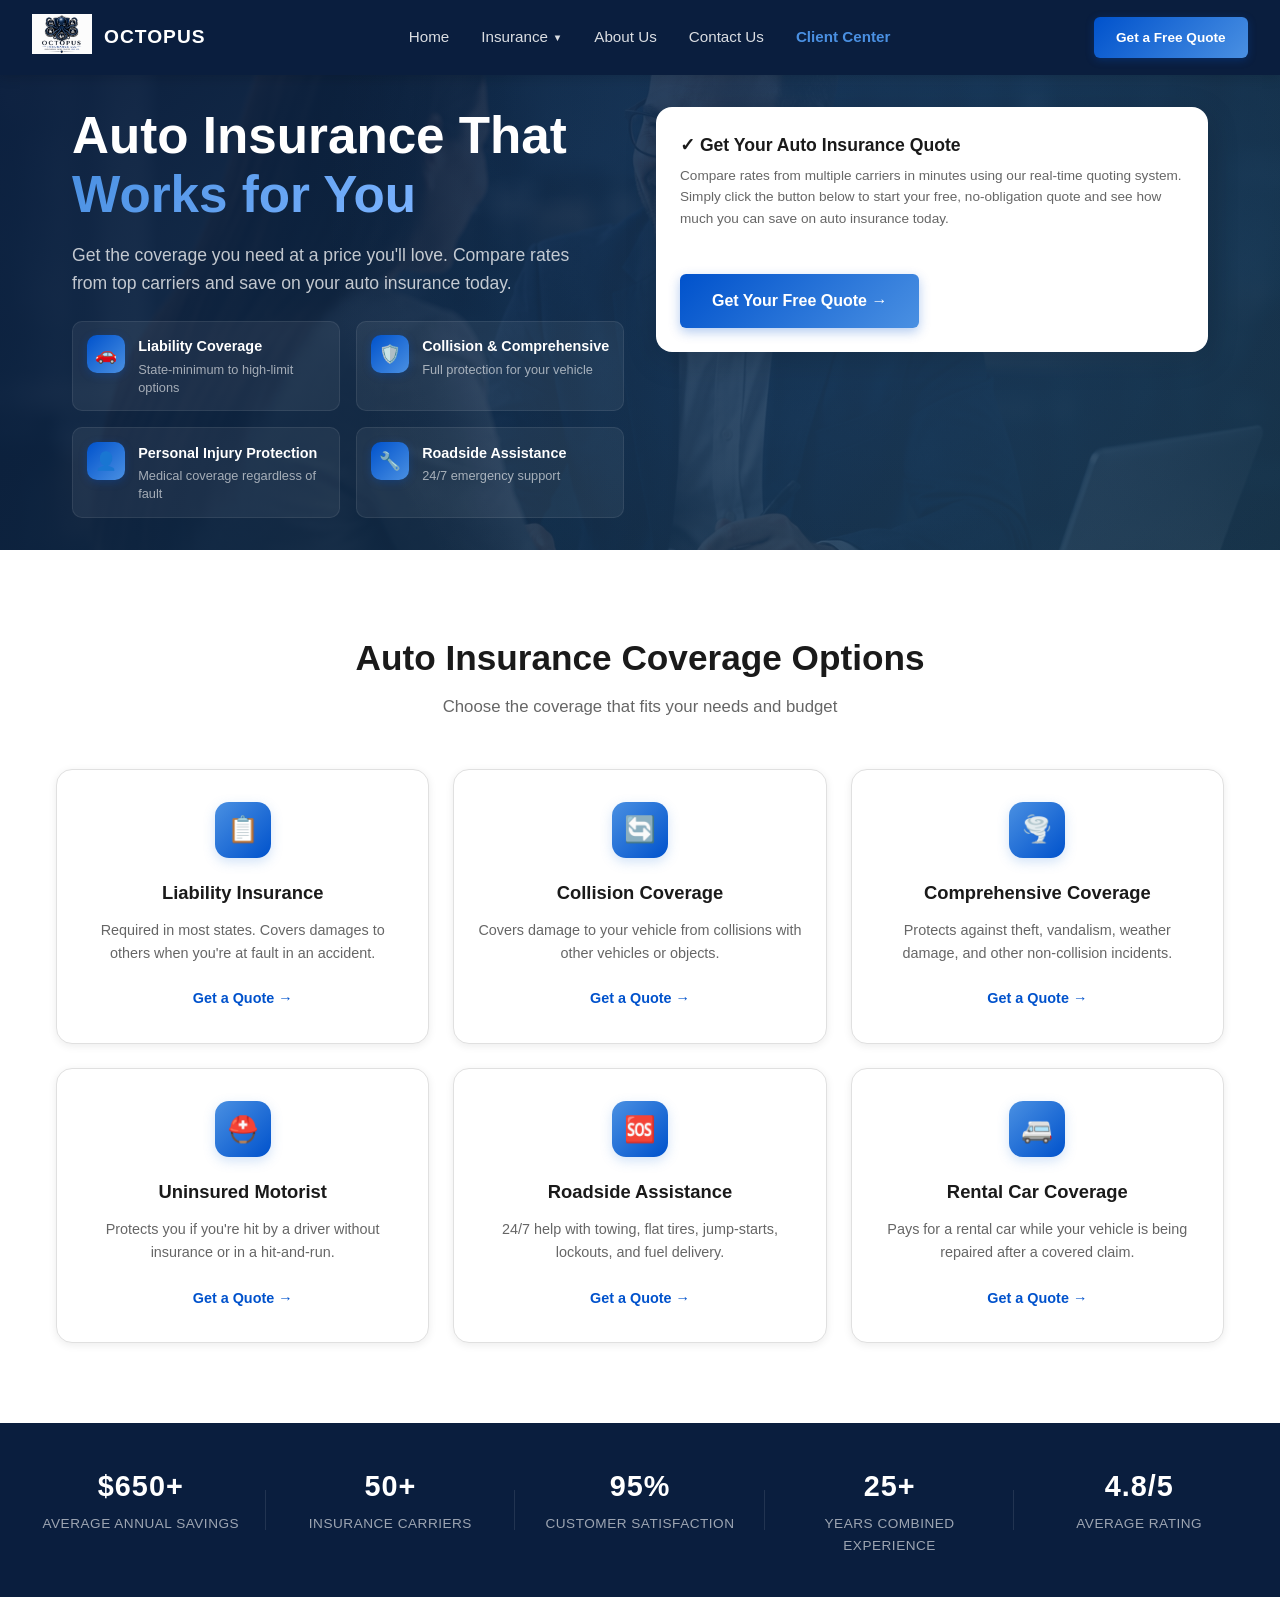
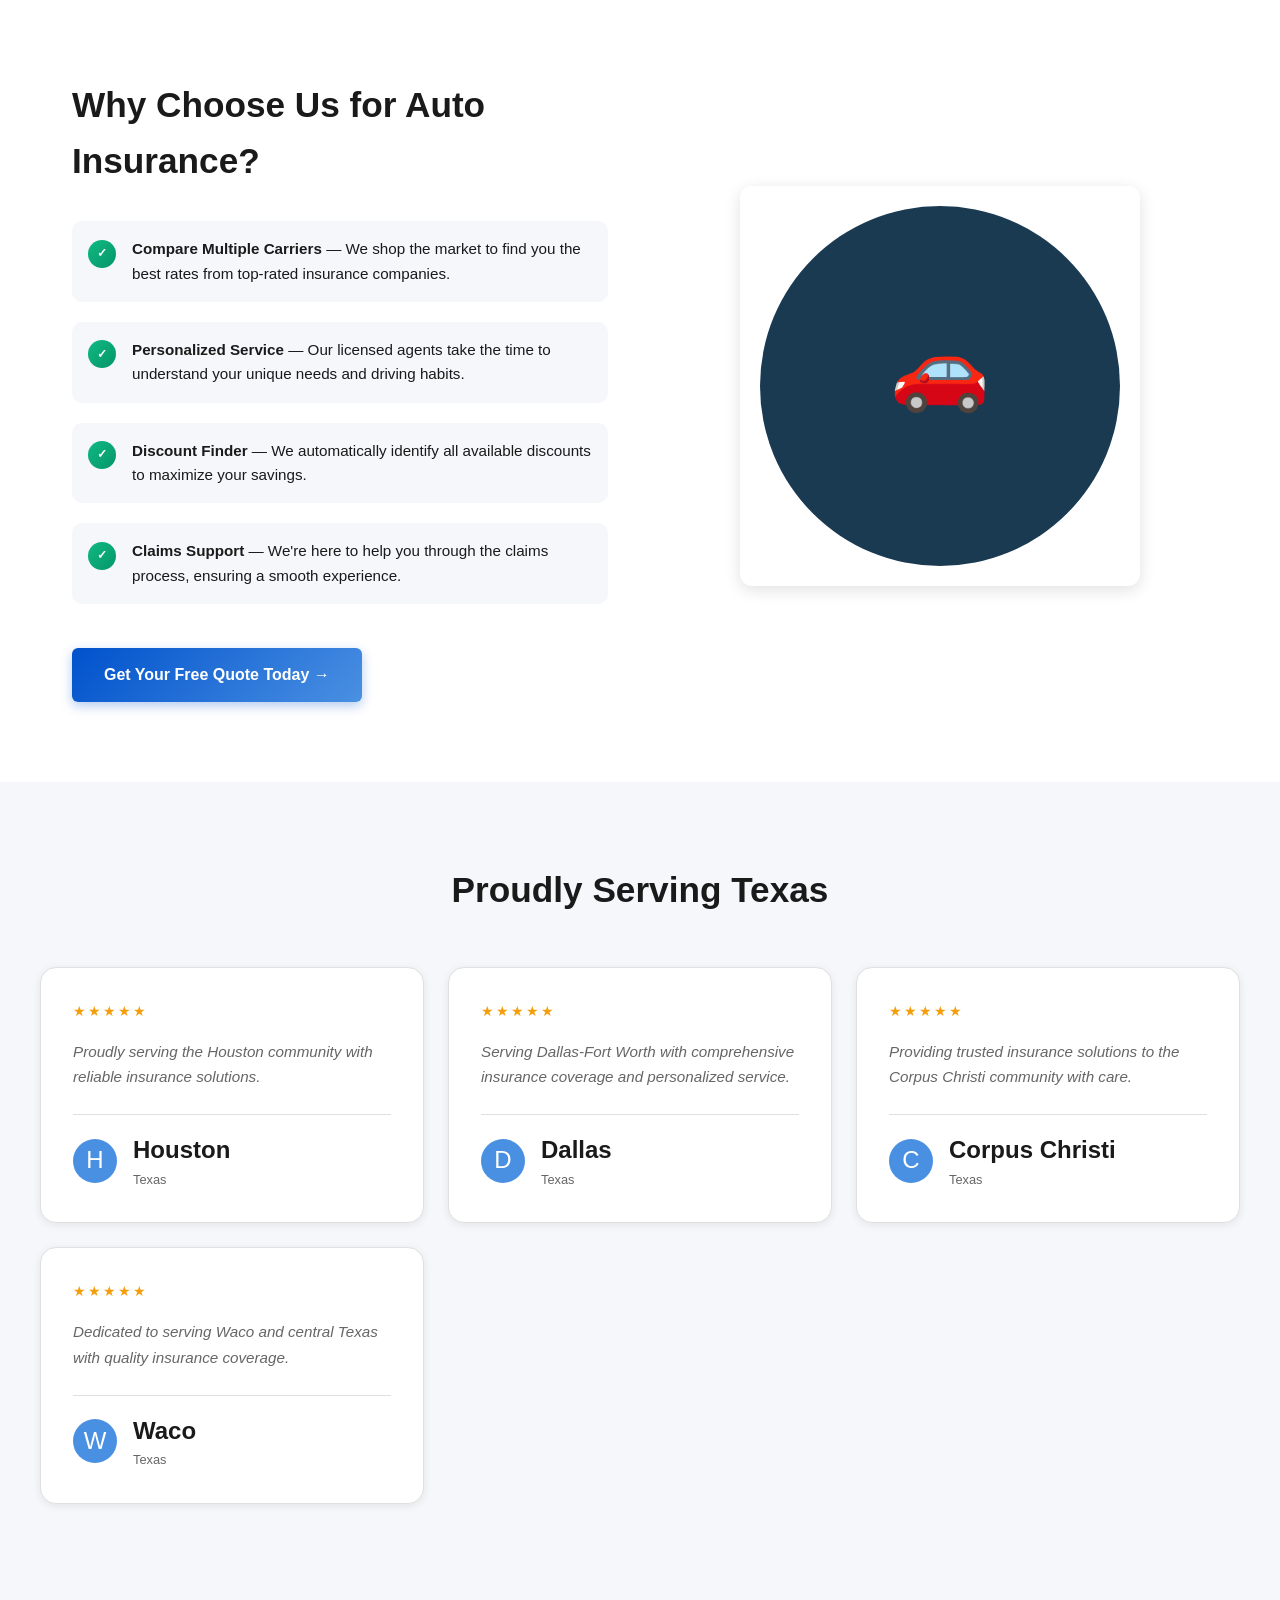
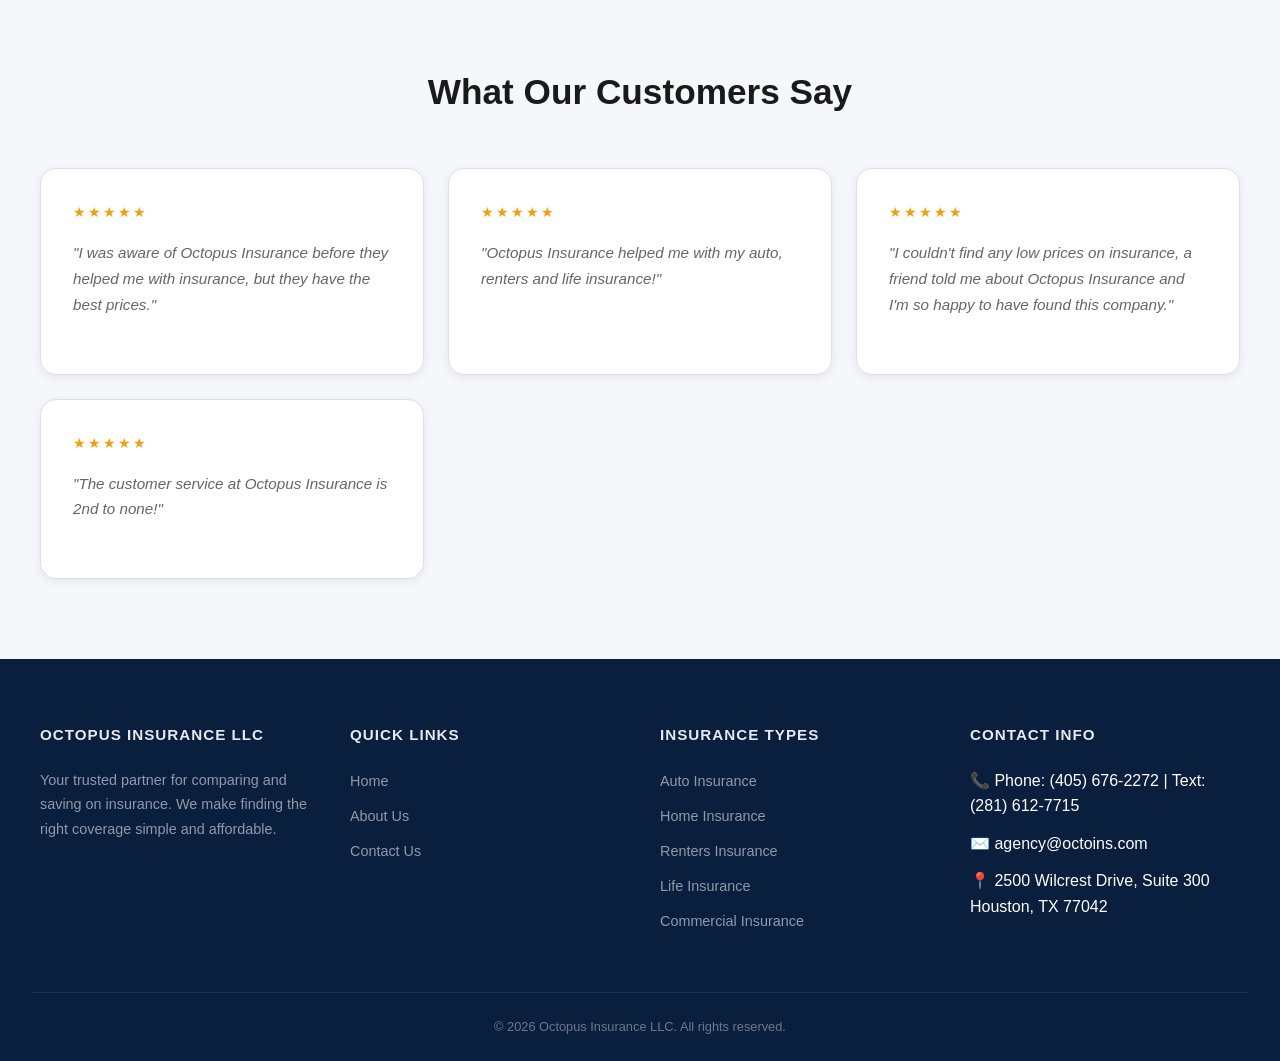
==== commit acad23cc: "Added real customer reviews (no names) below Texas cities section on all pages" ====
--- a/auto.html
+++ b/auto.html
@@ -251,6 +251,32 @@
   </section>
 
 
+  <!-- CUSTOMER REVIEWS -->
+  <section class="testimonials" style="background: #f5f7fa;">
+    <h2>What Our Customers Say</h2>
+    <div class="testimonials-grid">
+      <div class="testimonial-card">
+        <div class="stars">★★★★★</div>
+        <p class="testimonial-text">"I was aware of Octopus Insurance before they helped me with insurance, but they have the best prices."</p>
+      </div>
+      
+      <div class="testimonial-card">
+        <div class="stars">★★★★★</div>
+        <p class="testimonial-text">"Octopus Insurance helped me with my auto, renters and life insurance!"</p>
+      </div>
+      
+      <div class="testimonial-card">
+        <div class="stars">★★★★★</div>
+        <p class="testimonial-text">"I couldn't find any low prices on insurance, a friend told me about Octopus Insurance and I'm so happy to have found this company."</p>
+      </div>
+
+      <div class="testimonial-card">
+        <div class="stars">★★★★★</div>
+        <p class="testimonial-text">"The customer service at Octopus Insurance is 2nd to none!"</p>
+      </div>
+    </div>
+  </section>
+
   <!-- FOOTER -->
   <footer>
     <div class="footer-content">
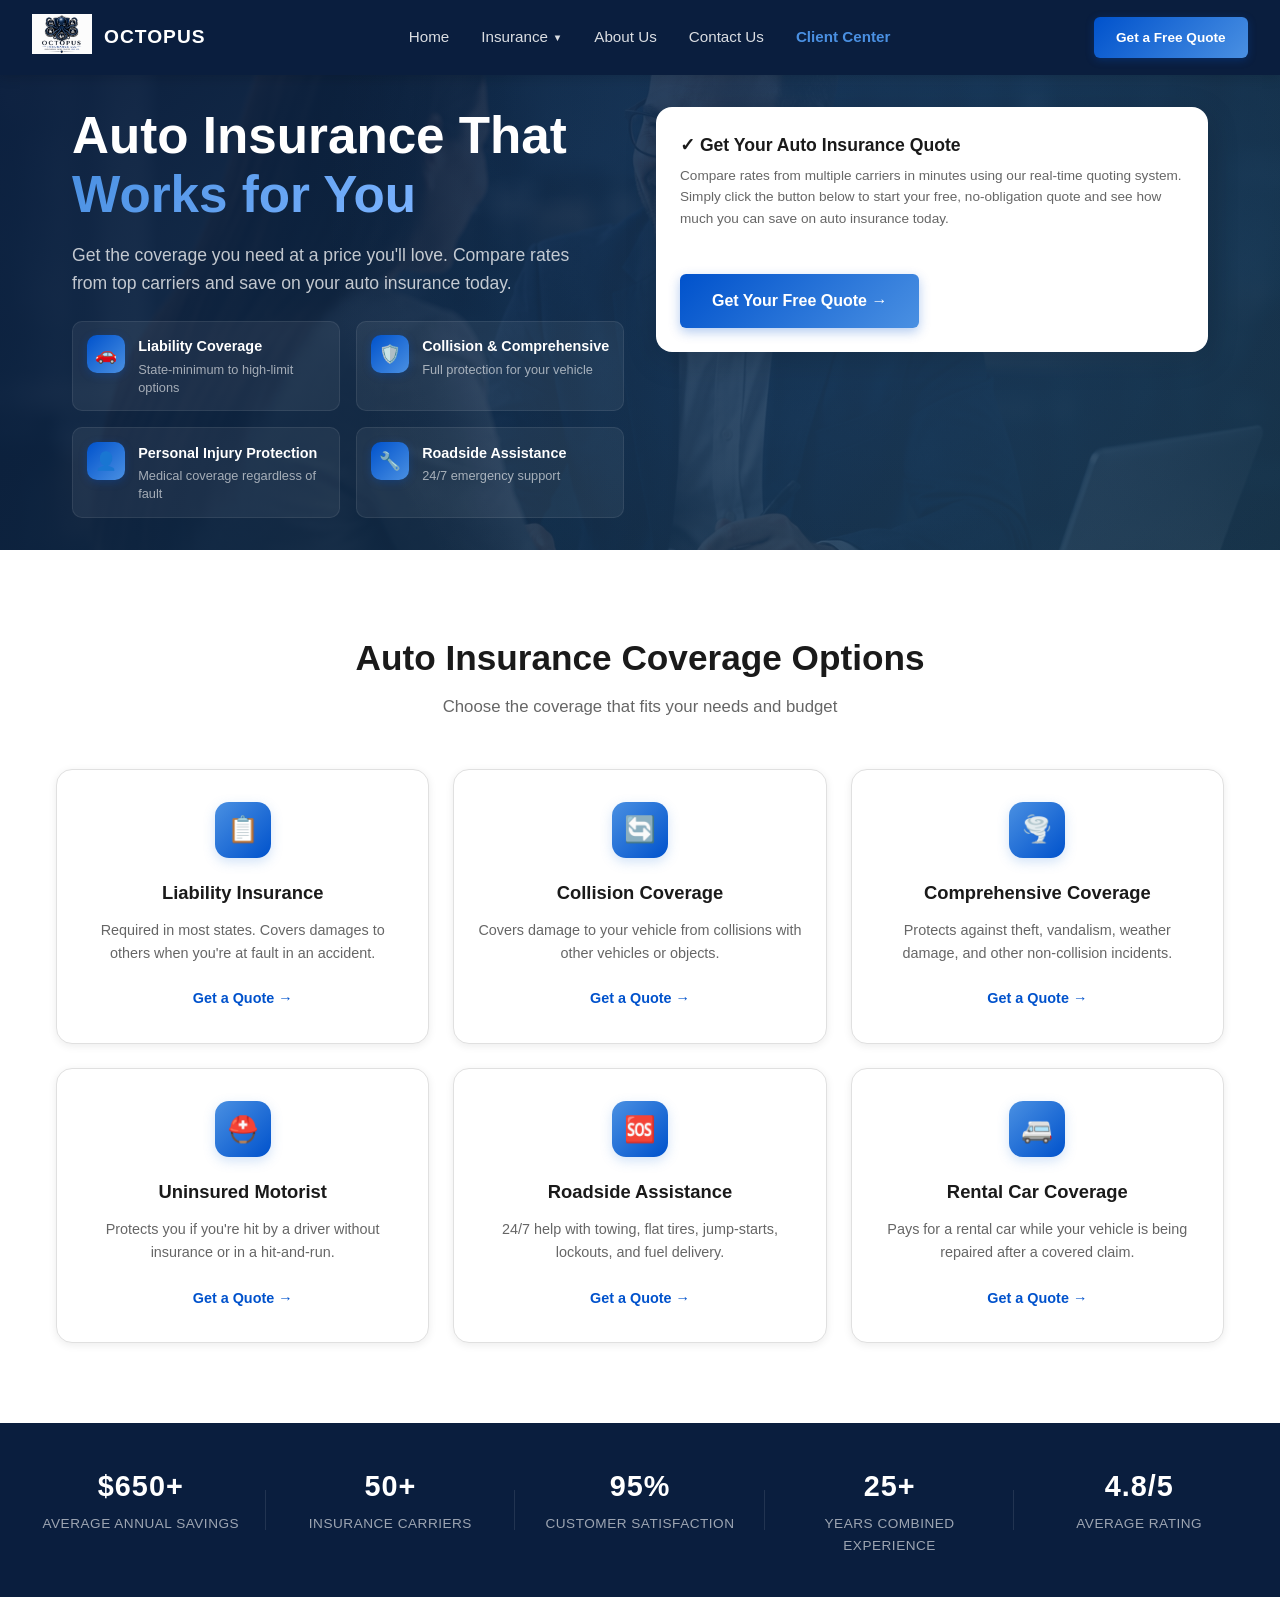
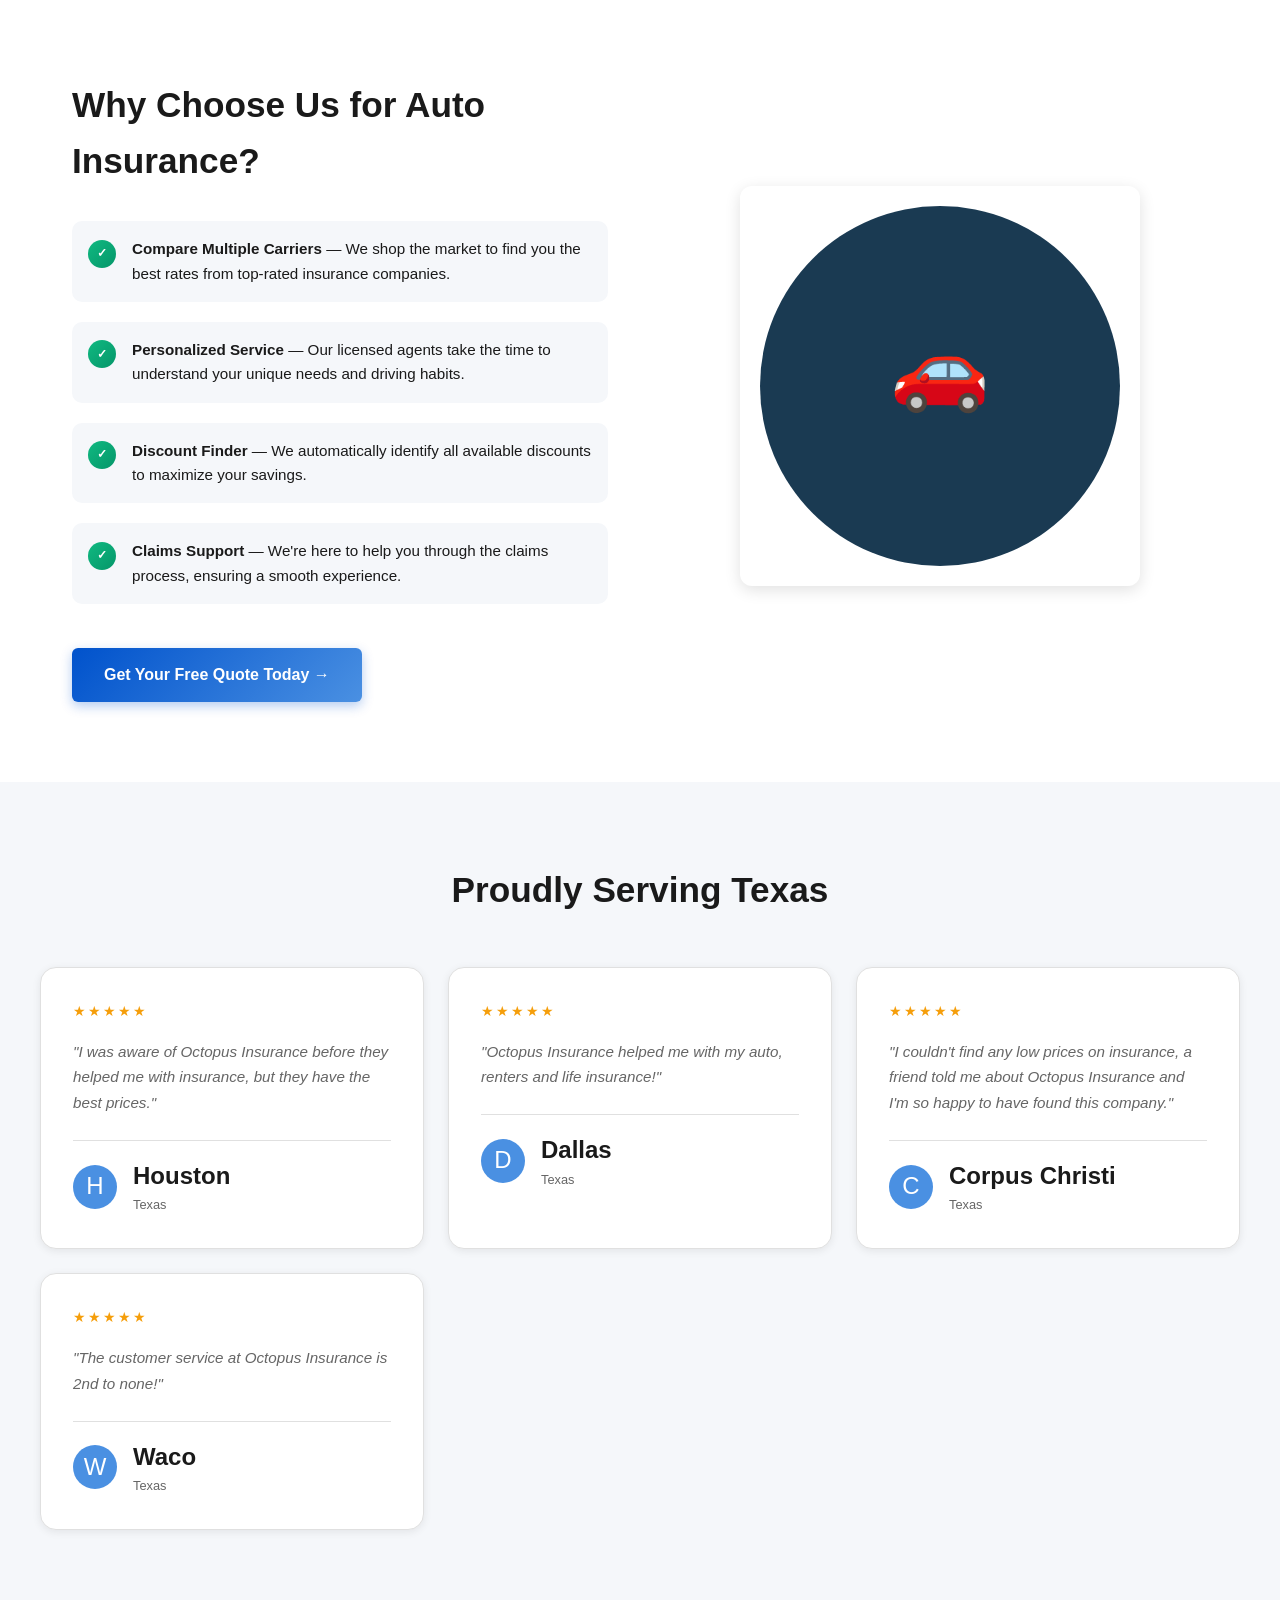
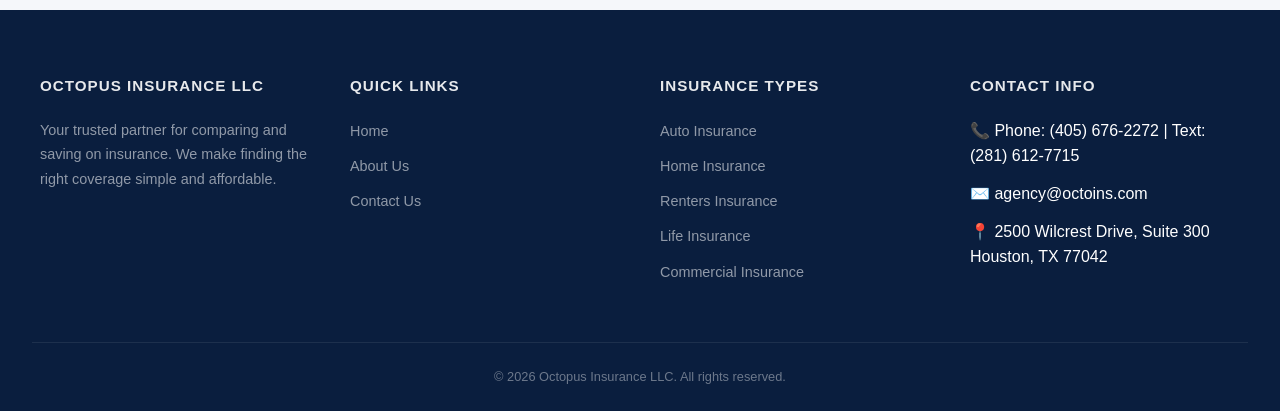
==== commit 6d8ec391: "initial commit" ====
--- a/auto.html
+++ b/auto.html
@@ -202,7 +202,7 @@
     <div class="testimonials-grid">
       <div class="testimonial-card">
         <div class="stars">★★★★★</div>
-        <p class="testimonial-text">Proudly serving the Houston community with reliable insurance solutions.</p>
+        <p class="testimonial-text">"I was aware of Octopus Insurance before they helped me with insurance, but they have the best prices."</p>
         <div class="testimonial-author">
           <div class="author-avatar" style="background: #4a90e2; display: flex; align-items: center; justify-content: center; font-size: 1.5rem; color: white;">H</div>
           <div class="author-info">
@@ -214,7 +214,7 @@
       
       <div class="testimonial-card">
         <div class="stars">★★★★★</div>
-        <p class="testimonial-text">Serving Dallas-Fort Worth with comprehensive insurance coverage and personalized service.</p>
+        <p class="testimonial-text">"Octopus Insurance helped me with my auto, renters and life insurance!"</p>
         <div class="testimonial-author">
           <div class="author-avatar" style="background: #4a90e2; display: flex; align-items: center; justify-content: center; font-size: 1.5rem; color: white;">D</div>
           <div class="author-info">
@@ -226,7 +226,7 @@
       
       <div class="testimonial-card">
         <div class="stars">★★★★★</div>
-        <p class="testimonial-text">Providing trusted insurance solutions to the Corpus Christi community with care.</p>
+        <p class="testimonial-text">"I couldn't find any low prices on insurance, a friend told me about Octopus Insurance and I'm so happy to have found this company."</p>
         <div class="testimonial-author">
           <div class="author-avatar" style="background: #4a90e2; display: flex; align-items: center; justify-content: center; font-size: 1.5rem; color: white;">C</div>
           <div class="author-info">
@@ -238,7 +238,7 @@
 
       <div class="testimonial-card">
         <div class="stars">★★★★★</div>
-        <p class="testimonial-text">Dedicated to serving Waco and central Texas with quality insurance coverage.</p>
+        <p class="testimonial-text">"The customer service at Octopus Insurance is 2nd to none!"</p>
         <div class="testimonial-author">
           <div class="author-avatar" style="background: #4a90e2; display: flex; align-items: center; justify-content: center; font-size: 1.5rem; color: white;">W</div>
           <div class="author-info">
@@ -250,32 +250,6 @@
     </div>
   </section>
 
-
-  <!-- CUSTOMER REVIEWS -->
-  <section class="testimonials" style="background: #f5f7fa;">
-    <h2>What Our Customers Say</h2>
-    <div class="testimonials-grid">
-      <div class="testimonial-card">
-        <div class="stars">★★★★★</div>
-        <p class="testimonial-text">"I was aware of Octopus Insurance before they helped me with insurance, but they have the best prices."</p>
-      </div>
-      
-      <div class="testimonial-card">
-        <div class="stars">★★★★★</div>
-        <p class="testimonial-text">"Octopus Insurance helped me with my auto, renters and life insurance!"</p>
-      </div>
-      
-      <div class="testimonial-card">
-        <div class="stars">★★★★★</div>
-        <p class="testimonial-text">"I couldn't find any low prices on insurance, a friend told me about Octopus Insurance and I'm so happy to have found this company."</p>
-      </div>
-
-      <div class="testimonial-card">
-        <div class="stars">★★★★★</div>
-        <p class="testimonial-text">"The customer service at Octopus Insurance is 2nd to none!"</p>
-      </div>
-    </div>
-  </section>
 
   <!-- FOOTER -->
   <footer>
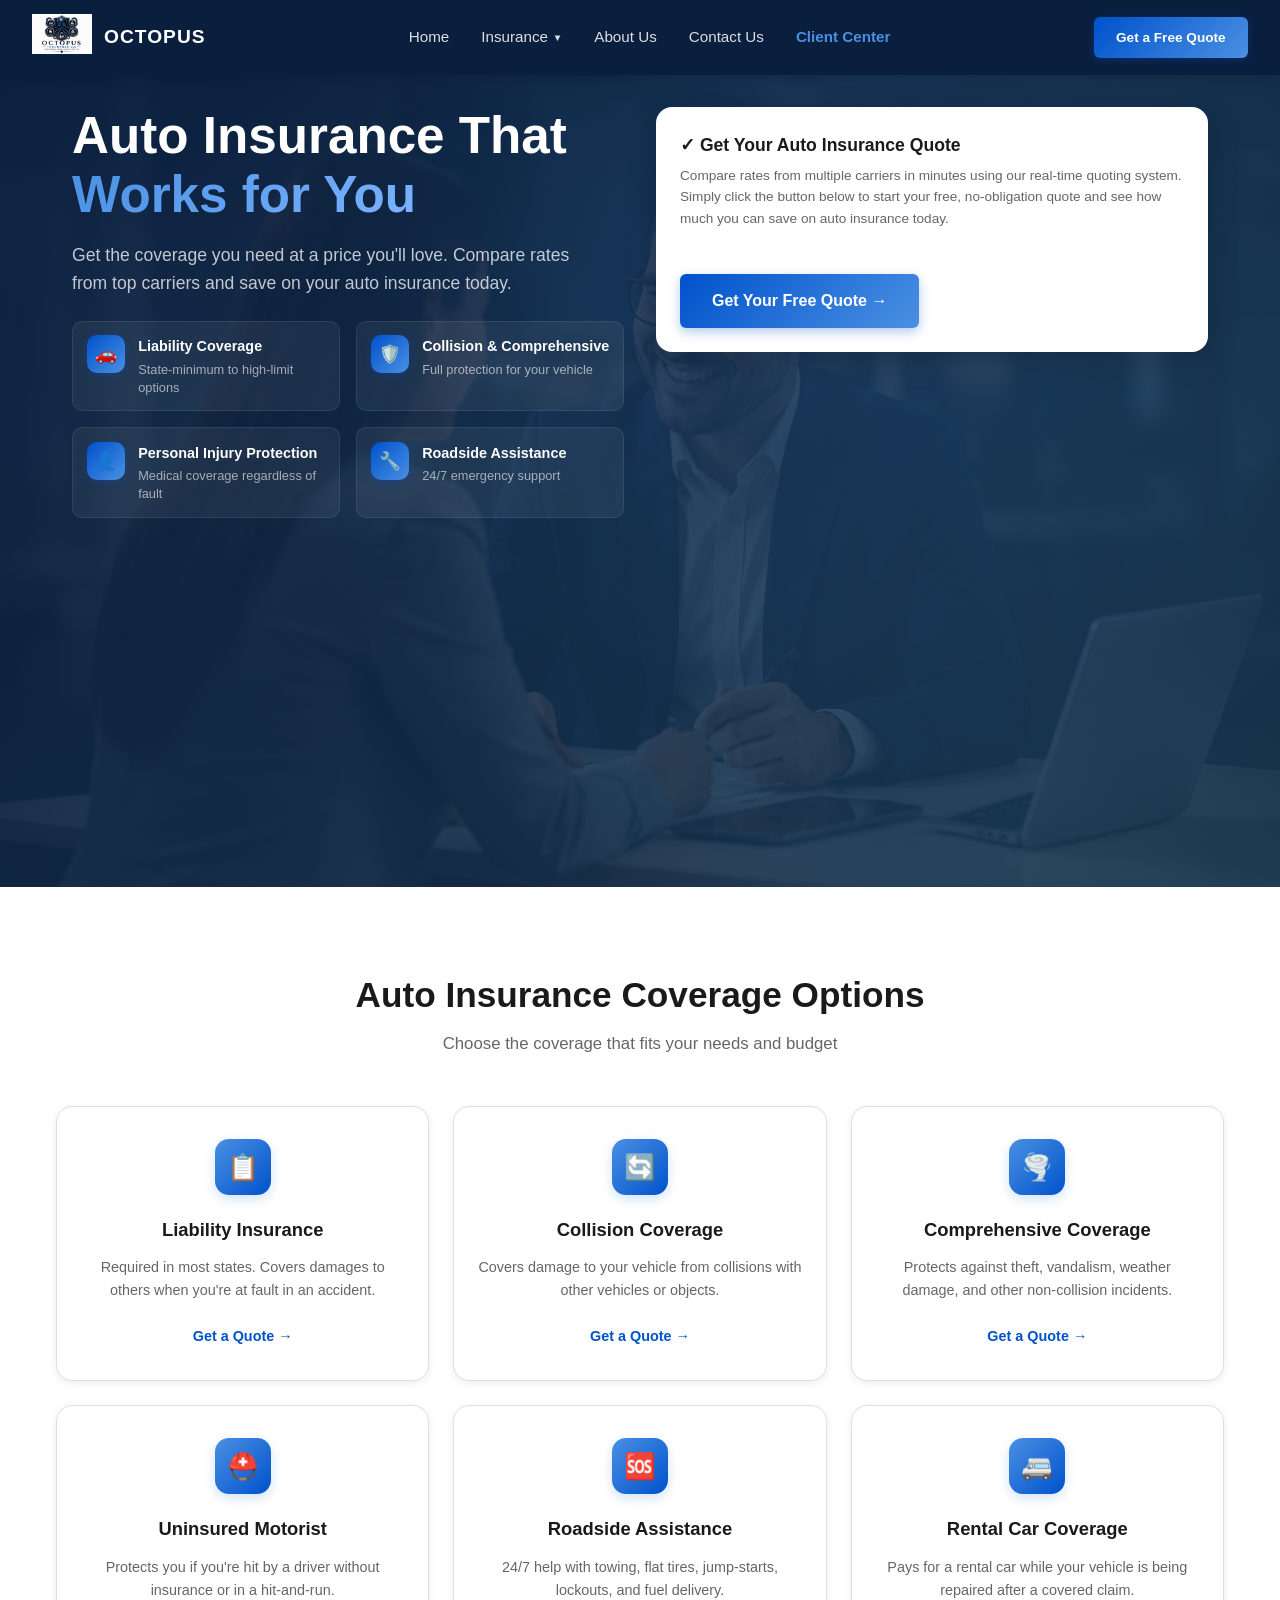
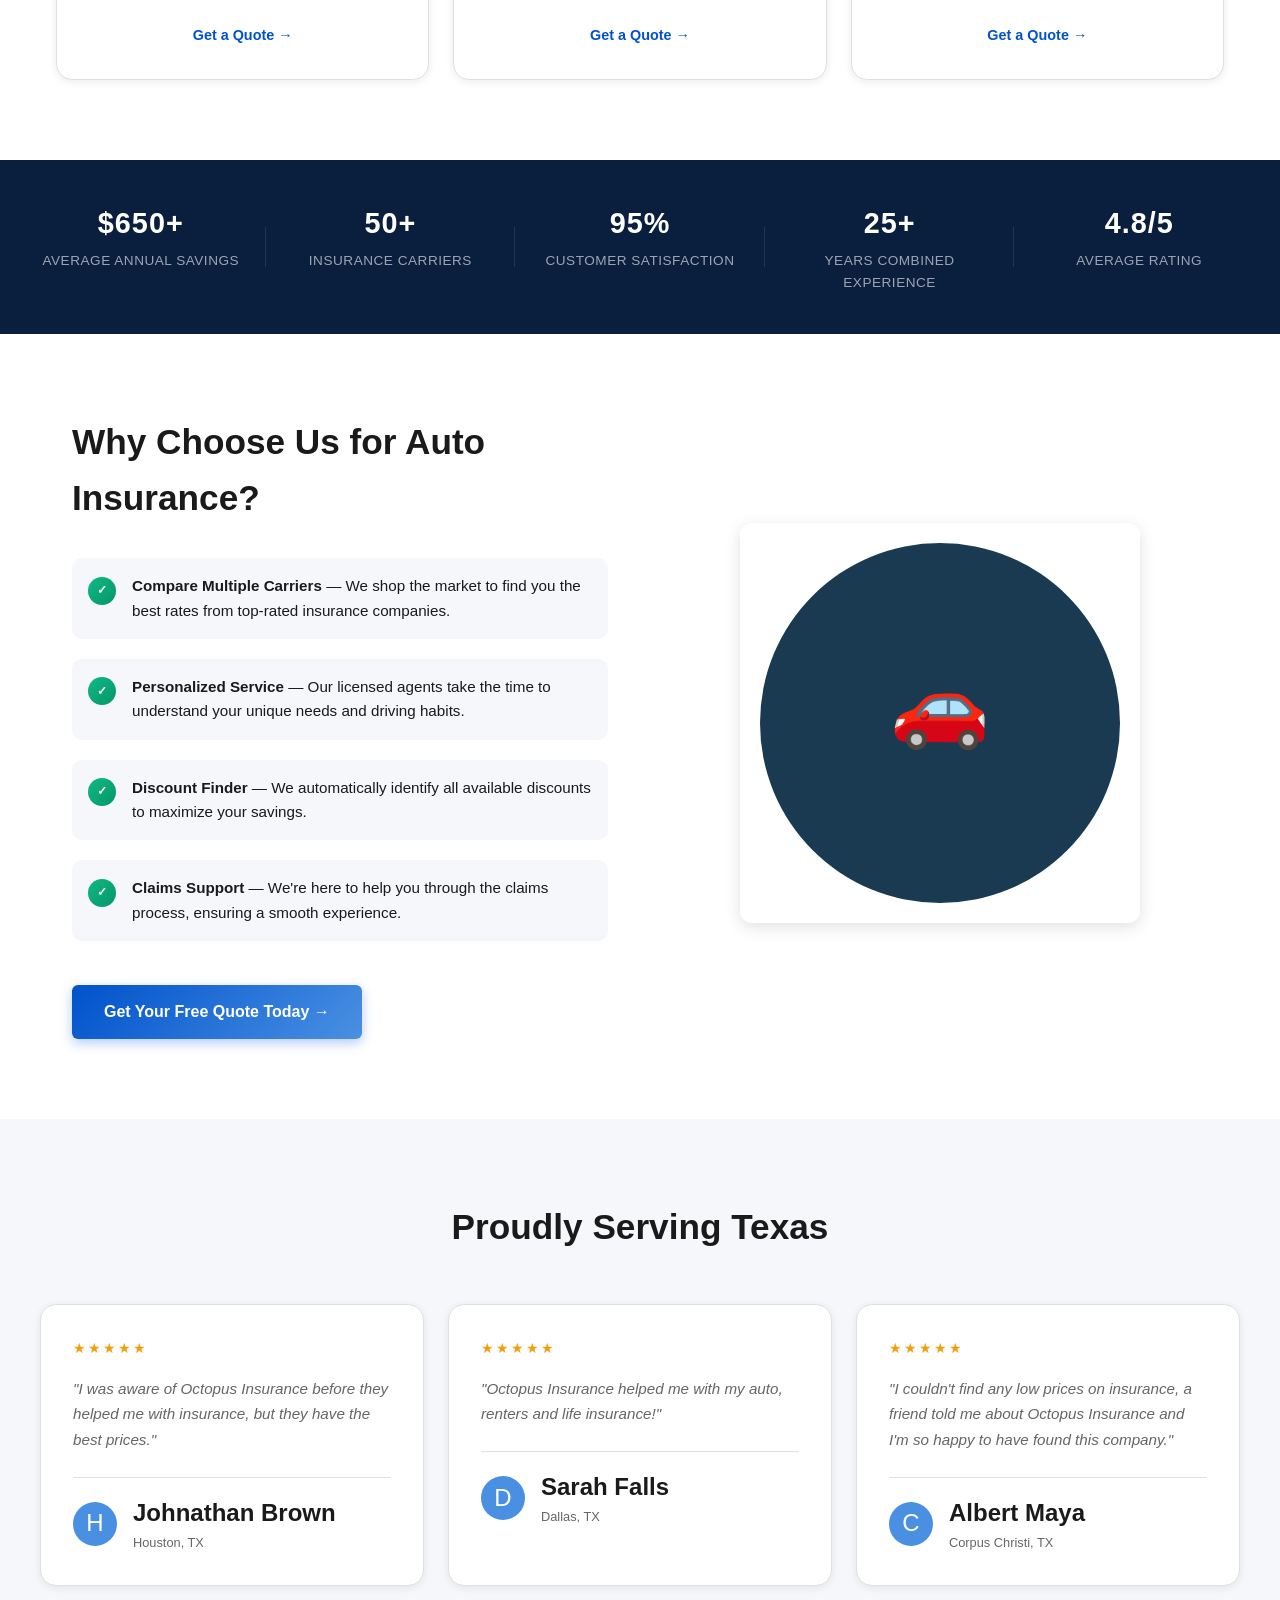
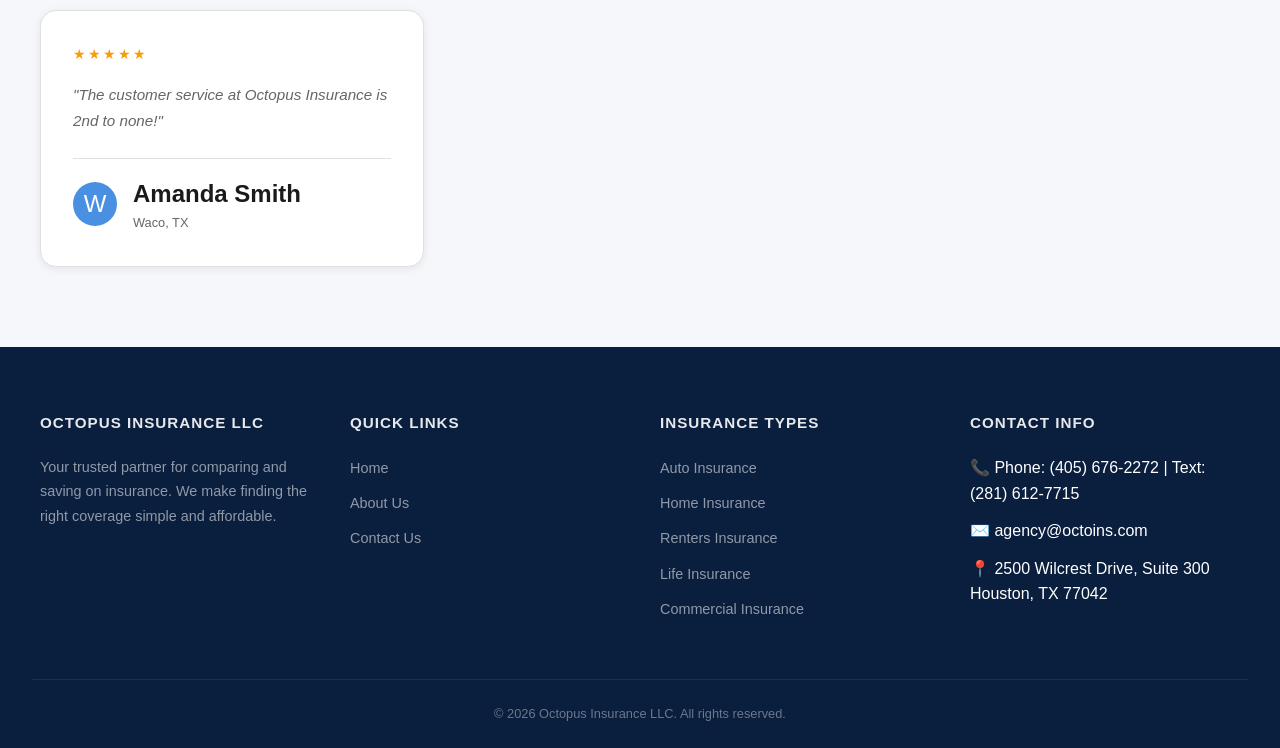
==== commit e7bc9ce1: "Updated ticker with 7 carrier logos (Progressive, All State, BiBerk, Bristol West, Chubb, Geico, His" ====
--- a/auto.html
+++ b/auto.html
@@ -3,6 +3,8 @@
 <head>
   <meta charset="UTF-8">
   <meta name="viewport" content="width=device-width, initial-scale=1.0">
+  <meta name="keywords" content="Houston, Cheap, Michigan, Louisiana, 832, 313, 504, 225, 713, 616, 615, 218, 281, Texas, Dallas, Progressive, Geico, All-State, Commercial">
+  <meta name="description" content="Compare auto insurance quotes with Octopus Insurance and save. Fast, affordable coverage options from major carriers tailored for Texas drivers.">
   <title>Auto Insurance Quotes - Octopus Insurance LLC</title>
   <link rel="stylesheet" href="css/style.css">
 </head>
@@ -206,8 +208,8 @@
         <div class="testimonial-author">
           <div class="author-avatar" style="background: #4a90e2; display: flex; align-items: center; justify-content: center; font-size: 1.5rem; color: white;">H</div>
           <div class="author-info">
-            <h4 style="font-size: 1.5rem;">Houston</h4>
-            <p>Texas</p>
+            <h4 style="font-size: 1.5rem;">Johnathan Brown</h4>
+            <p>Houston, TX</p>
           </div>
         </div>
       </div>
@@ -218,8 +220,8 @@
         <div class="testimonial-author">
           <div class="author-avatar" style="background: #4a90e2; display: flex; align-items: center; justify-content: center; font-size: 1.5rem; color: white;">D</div>
           <div class="author-info">
-            <h4 style="font-size: 1.5rem;">Dallas</h4>
-            <p>Texas</p>
+            <h4 style="font-size: 1.5rem;">Sarah Falls</h4>
+            <p>Dallas, TX</p>
           </div>
         </div>
       </div>
@@ -230,8 +232,8 @@
         <div class="testimonial-author">
           <div class="author-avatar" style="background: #4a90e2; display: flex; align-items: center; justify-content: center; font-size: 1.5rem; color: white;">C</div>
           <div class="author-info">
-            <h4 style="font-size: 1.5rem;">Corpus Christi</h4>
-            <p>Texas</p>
+            <h4 style="font-size: 1.5rem;">Albert Maya</h4>
+            <p>Corpus Christi, TX</p>
           </div>
         </div>
       </div>
@@ -242,8 +244,8 @@
         <div class="testimonial-author">
           <div class="author-avatar" style="background: #4a90e2; display: flex; align-items: center; justify-content: center; font-size: 1.5rem; color: white;">W</div>
           <div class="author-info">
-            <h4 style="font-size: 1.5rem;">Waco</h4>
-            <p>Texas</p>
+            <h4 style="font-size: 1.5rem;">Amanda Smith</h4>
+            <p>Waco, TX</p>
           </div>
         </div>
       </div>
--- a/css/style.css
+++ b/css/style.css
@@ -312,6 +312,7 @@
   align-items: flex-start;
   justify-content: center;
   width: 100%;
+  min-height: calc(100vh - 5.5rem);
   overflow-x: hidden;
 }
 
@@ -797,6 +798,86 @@
 .why-choose-image {
   text-align: center;
 }
+
+/* PARTNER LOGO TICKER */
+.partner-ticker {
+  background: linear-gradient(180deg, rgba(10, 30, 62, 0.95), rgba(16, 47, 86, 0.96));
+  padding: 2.5rem 0 3rem;
+  margin-top: 0;
+}
+.ticker {
+  width: 100%;
+  overflow: hidden;
+  background: rgba(255, 255, 255, 0.96);
+  border: 1px solid rgba(255, 255, 255, 0.16);
+  border-radius: 24px;
+  padding: 1rem 0.5rem;
+  box-shadow: 0 25px 80px rgba(0, 18, 54, 0.12);
+}
+.ticker-track {
+  display: flex;
+  gap: 2.5rem;
+  align-items: center;
+  animation: marquee 26s linear infinite;
+}
+.ticker-item {
+  flex: 0 0 auto;
+  display: flex;
+  align-items: center;
+  justify-content: center;
+  min-width: 170px;
+}
+.ticker-item img {
+  max-height: 72px;
+  width: auto;
+  opacity: 0.95;
+  filter: grayscale(0.05) contrast(0.92);
+  transition: transform 0.25s ease, filter 0.25s ease, opacity 0.25s ease;
+}
+.ticker-item:hover img,
+.ticker-item:focus img {
+  filter: none;
+  transform: scale(1.05);
+  opacity: 1;
+}
+.ticker:hover .ticker-track,
+.ticker.paused .ticker-track {
+  animation-play-state: paused;
+}
+
+@keyframes marquee {
+  0% { transform: translateX(0); }
+  100% { transform: translateX(-50%); }
+}
+
+/* Responsive adjustments */
+@media (max-width: 900px) {
+  .ticker-item { min-width: 140px; }
+  .ticker-item img { max-height: 52px; }
+}
+
+/* Heading and inner wrapper for ticker */
+.partner-ticker-inner {
+  max-width: 1200px;
+  margin: 0 auto;
+  padding: 0 1rem;
+  text-align: center;
+}
+.partner-ticker-heading {
+  font-size: 1.45rem;
+  font-weight: 800;
+  margin: 0;
+  color: #ffffff;
+}
+.partner-ticker-subtitle {
+  margin: 0.6rem auto 1.2rem;
+  color: rgba(255, 255, 255, 0.78);
+  font-size: 1rem;
+  max-width: 700px;
+}
+
+.ticker-item { min-width: 160px; }
+
 
 .why-choose-image img {
   max-width: 100%;
@@ -1265,11 +1346,11 @@
   .stat-item:not(:last-child)::after { display: none; }
   .stat-item:nth-child(5) { grid-column: span 2; }
 
-  .hero { min-height: 0; }
+  .hero { min-height: calc(100vh - 5.5rem); }
 
   .hero-wrapper {
     grid-template-columns: 1fr;
-    padding: 2rem 1.25rem;
+    padding: 2rem 1.25rem 3rem;
     gap: 2rem;
   }
 
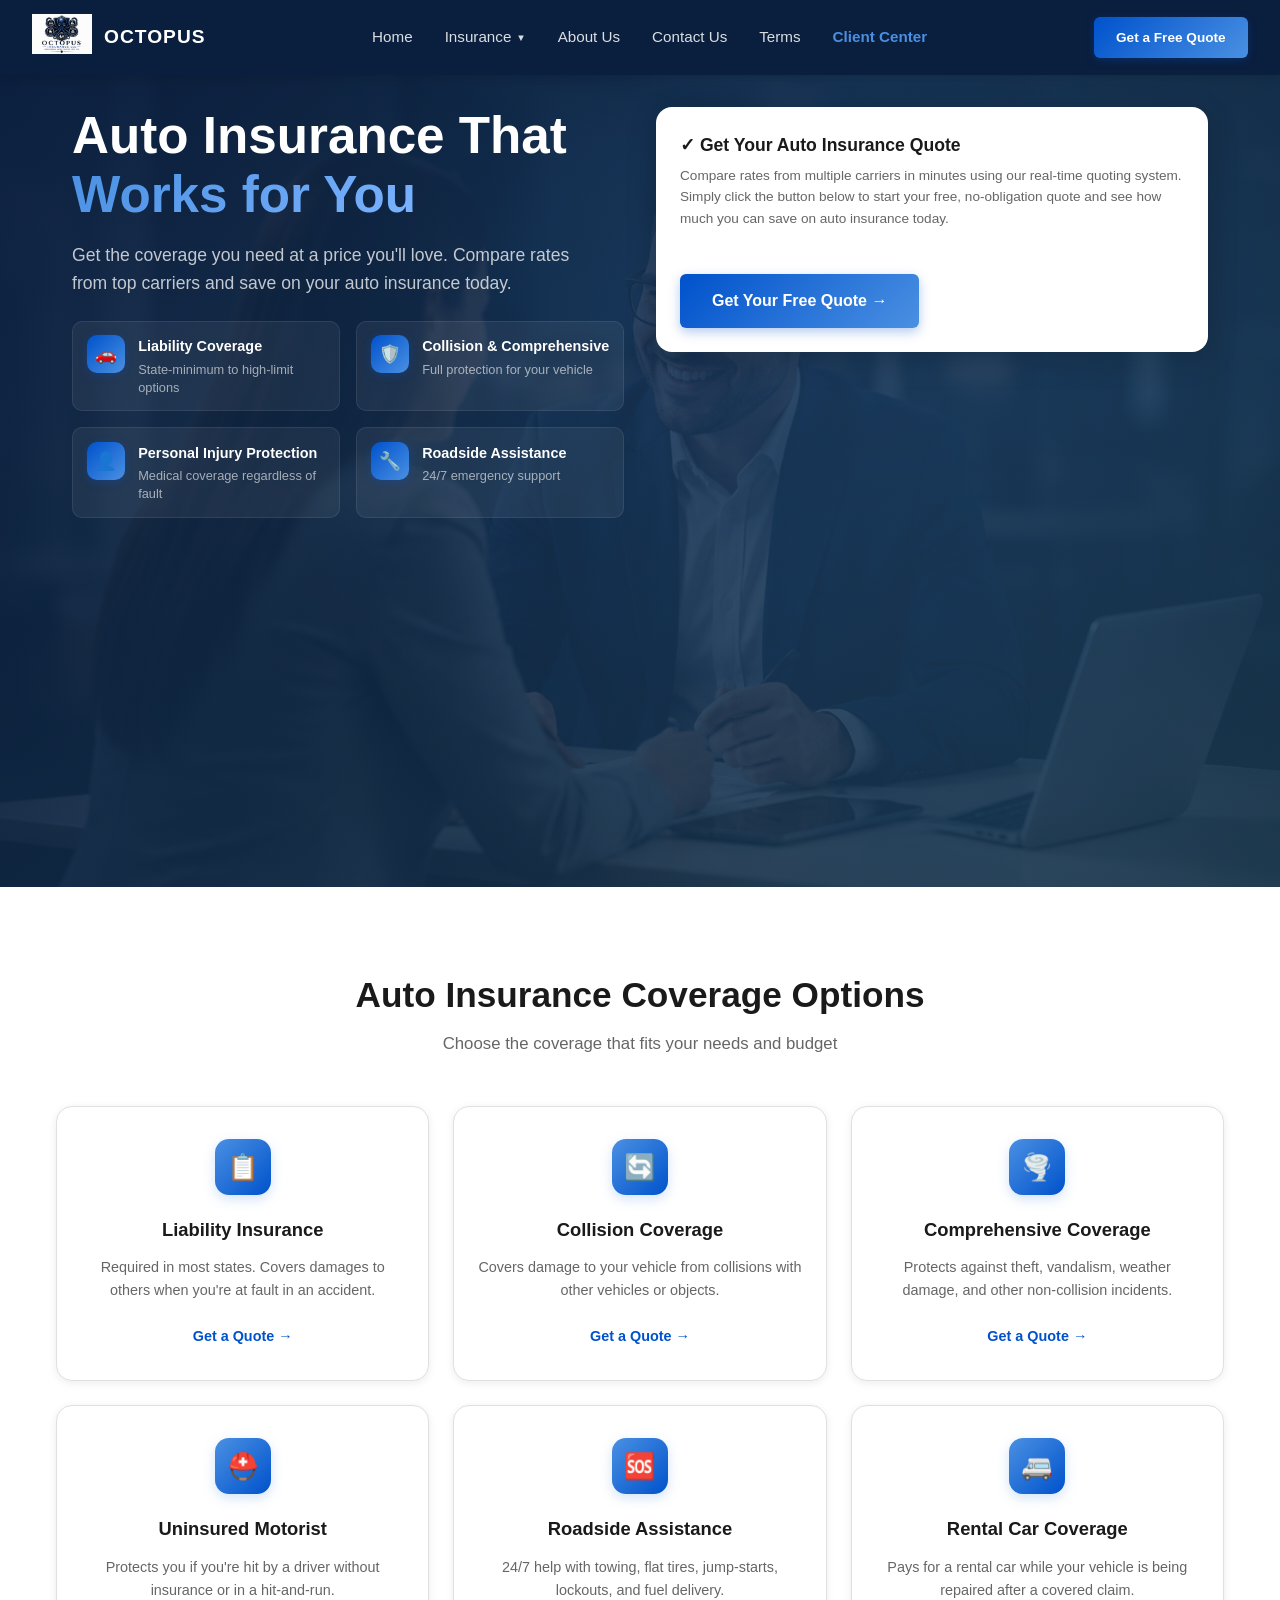
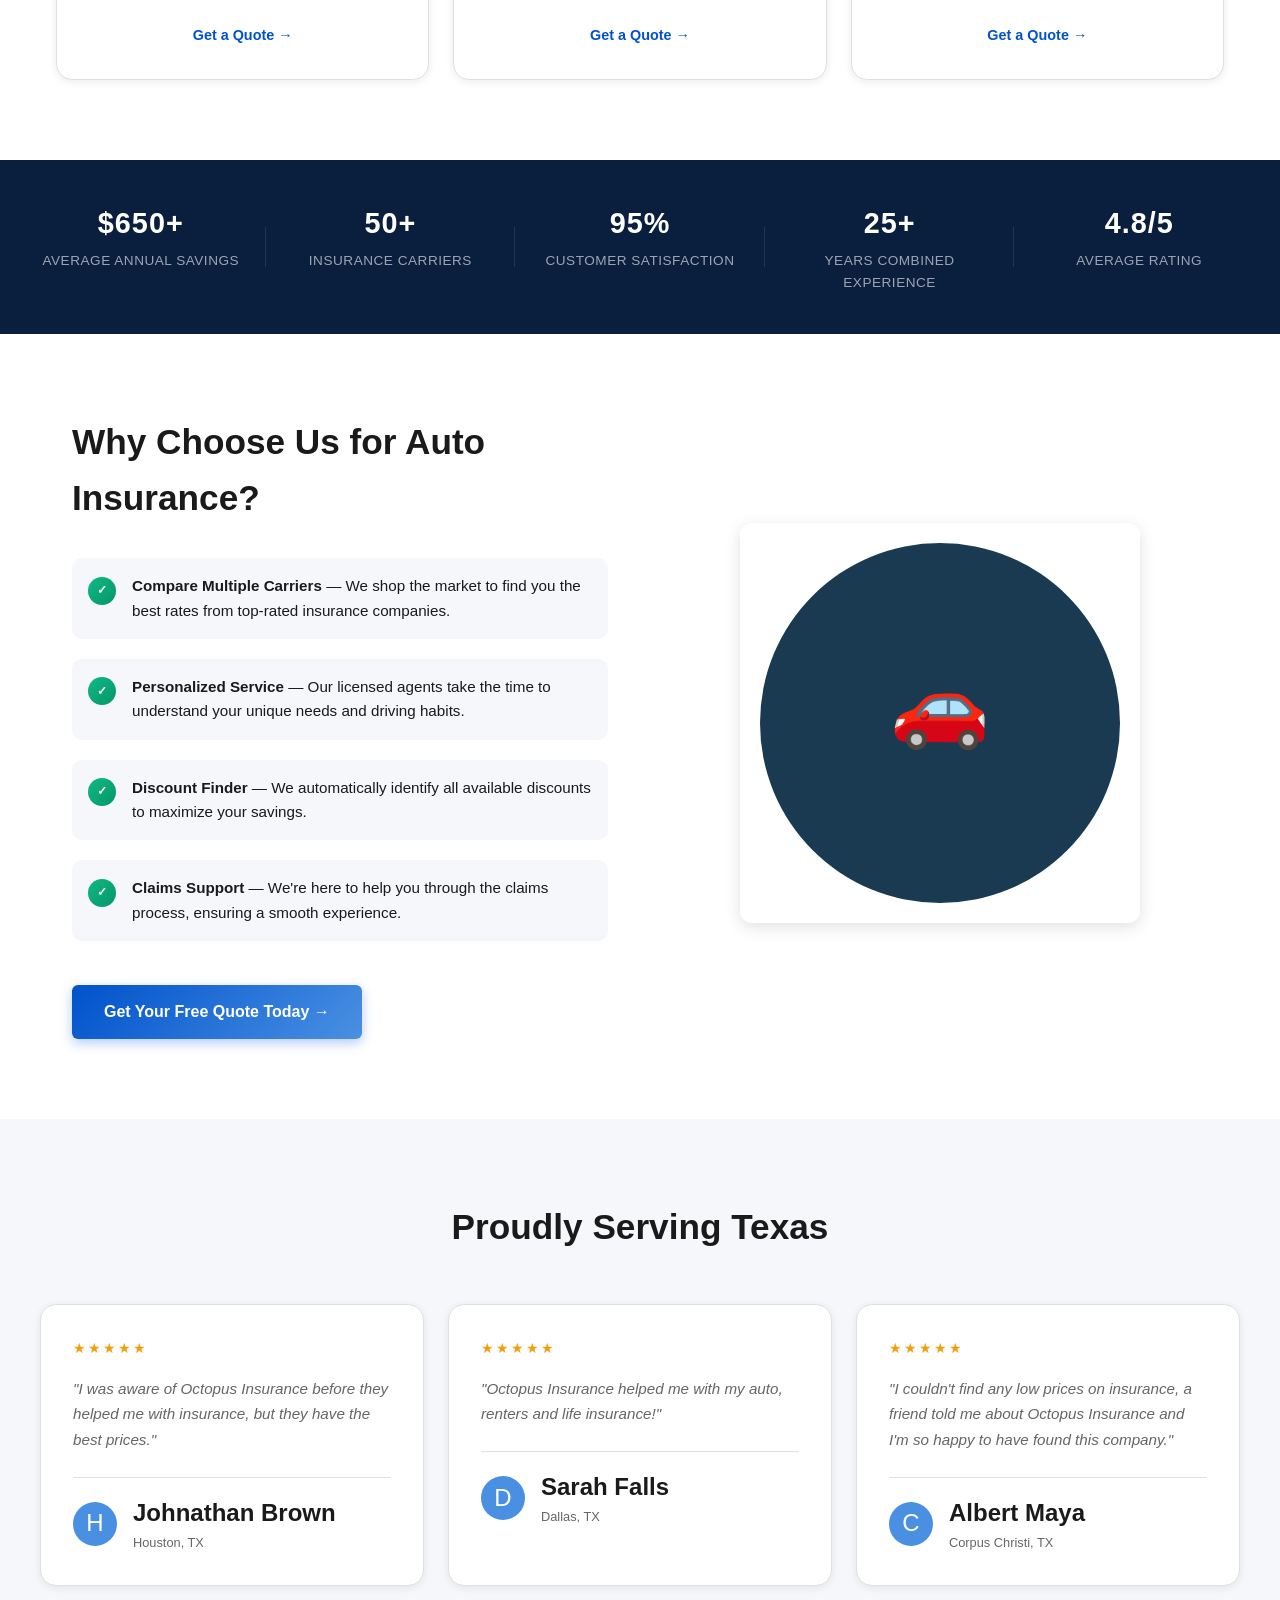
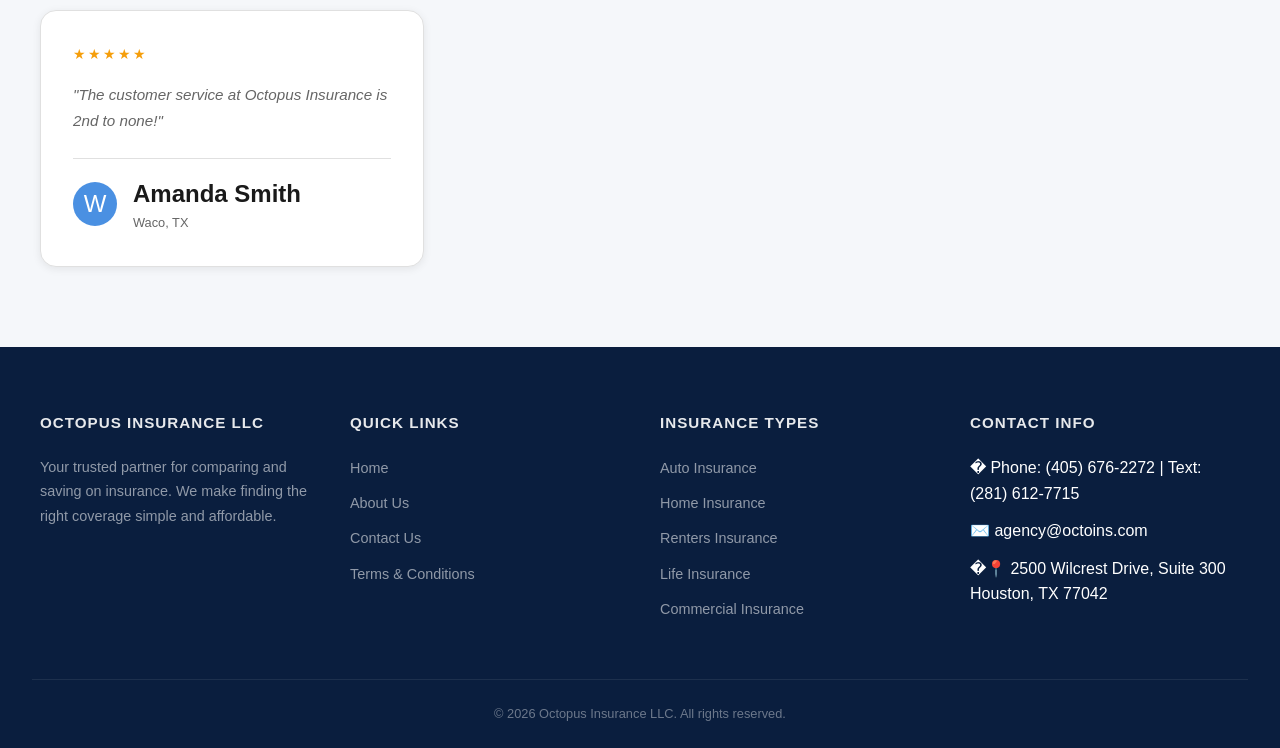
==== commit abe5183a: "Add Quote & Apply widget to life insurance page and create terms & conditions page" ====
--- a/auto.html
+++ b/auto.html
@@ -30,6 +30,7 @@
       </div>
       <a href="index.html#about">About Us</a>
       <a href="index.html#contact">Contact Us</a>
+      <a href="terms.html">Terms</a>
       <a href="client-center.html" style="color: #4A90E2; font-weight: 600;">Client Center</a>
     </nav>
     
@@ -108,7 +109,7 @@
         <div class="insurance-card-icon">🔄</div>
         <h3>Collision Coverage</h3>
         <p>Covers damage to your vehicle from collisions with other vehicles or objects.</p>
-<a href="quote.html" class="card-link">Get a Quote →</a>
+        <a href="quote.html" class="card-link">Get a Quote →</a>
       </div>
       
       <div class="insurance-card">
@@ -267,6 +268,7 @@
           <li><a href="index.html">Home</a></li>
           <li><a href="index.html#about">About Us</a></li>
           <li><a href="index.html#contact">Contact Us</a></li>
+          <li><a href="terms.html">Terms & Conditions</a></li>
         </ul>
       </div>
       
@@ -283,9 +285,9 @@
       
       <div class="footer-section">
         <h4>Contact Info</h4>
-      <div class="contact-info">📞 Phone: (405) 676-2272 | Text: (281) 612-7715</div>
+        <div class="contact-info">� Phone: (405) 676-2272 | Text: (281) 612-7715</div>
         <div class="contact-info">✉️ agency@octoins.com</div>
-        <div class="contact-info">📍 2500 Wilcrest Drive, Suite 300<br>Houston, TX 77042</div>
+        <div class="contact-info">�📍 2500 Wilcrest Drive, Suite 300<br>Houston, TX 77042</div>
       </div>
     </div>
     
--- a/css/style.css
+++ b/css/style.css
@@ -203,12 +203,28 @@
   box-shadow: var(--shadow-lg);
   border-radius: var(--radius-md);
   z-index: 1001;
-  top: calc(100% + 8px);
+  top: 100%;
   left: 0;
   margin: 0;
   padding: 0.5rem;
+  padding-top: 10px;
   border: 1px solid var(--border-gray);
   will-change: opacity;
+}
+
+/* Hover bridge: invisible hit area covering the gap between the button and dropdown */
+.dropdown::after {
+  content: '';
+  position: absolute;
+  top: 100%;
+  left: 0;
+  right: 0;
+  height: 10px;
+  z-index: 1001;
+  pointer-events: none;
+}
+.dropdown:hover::after {
+  pointer-events: auto;
 }
 
 .dropdown-content::before {
@@ -444,8 +460,8 @@
 .iframe-container {
   width: 100%;
   border-radius: 12px;
-  overflow: hidden;
-  line-height: 0;
+  overflow: visible;
+  position: relative;
 }
 
 .iframe-container iframe {
@@ -456,6 +472,9 @@
   /* 780px — enough to show all form content without an internal scrollbar */
   height: 780px;
   display: block;
+  pointer-events: auto;
+  z-index: 1;
+  position: relative;
 }
 
 /* QUOTE FORM */
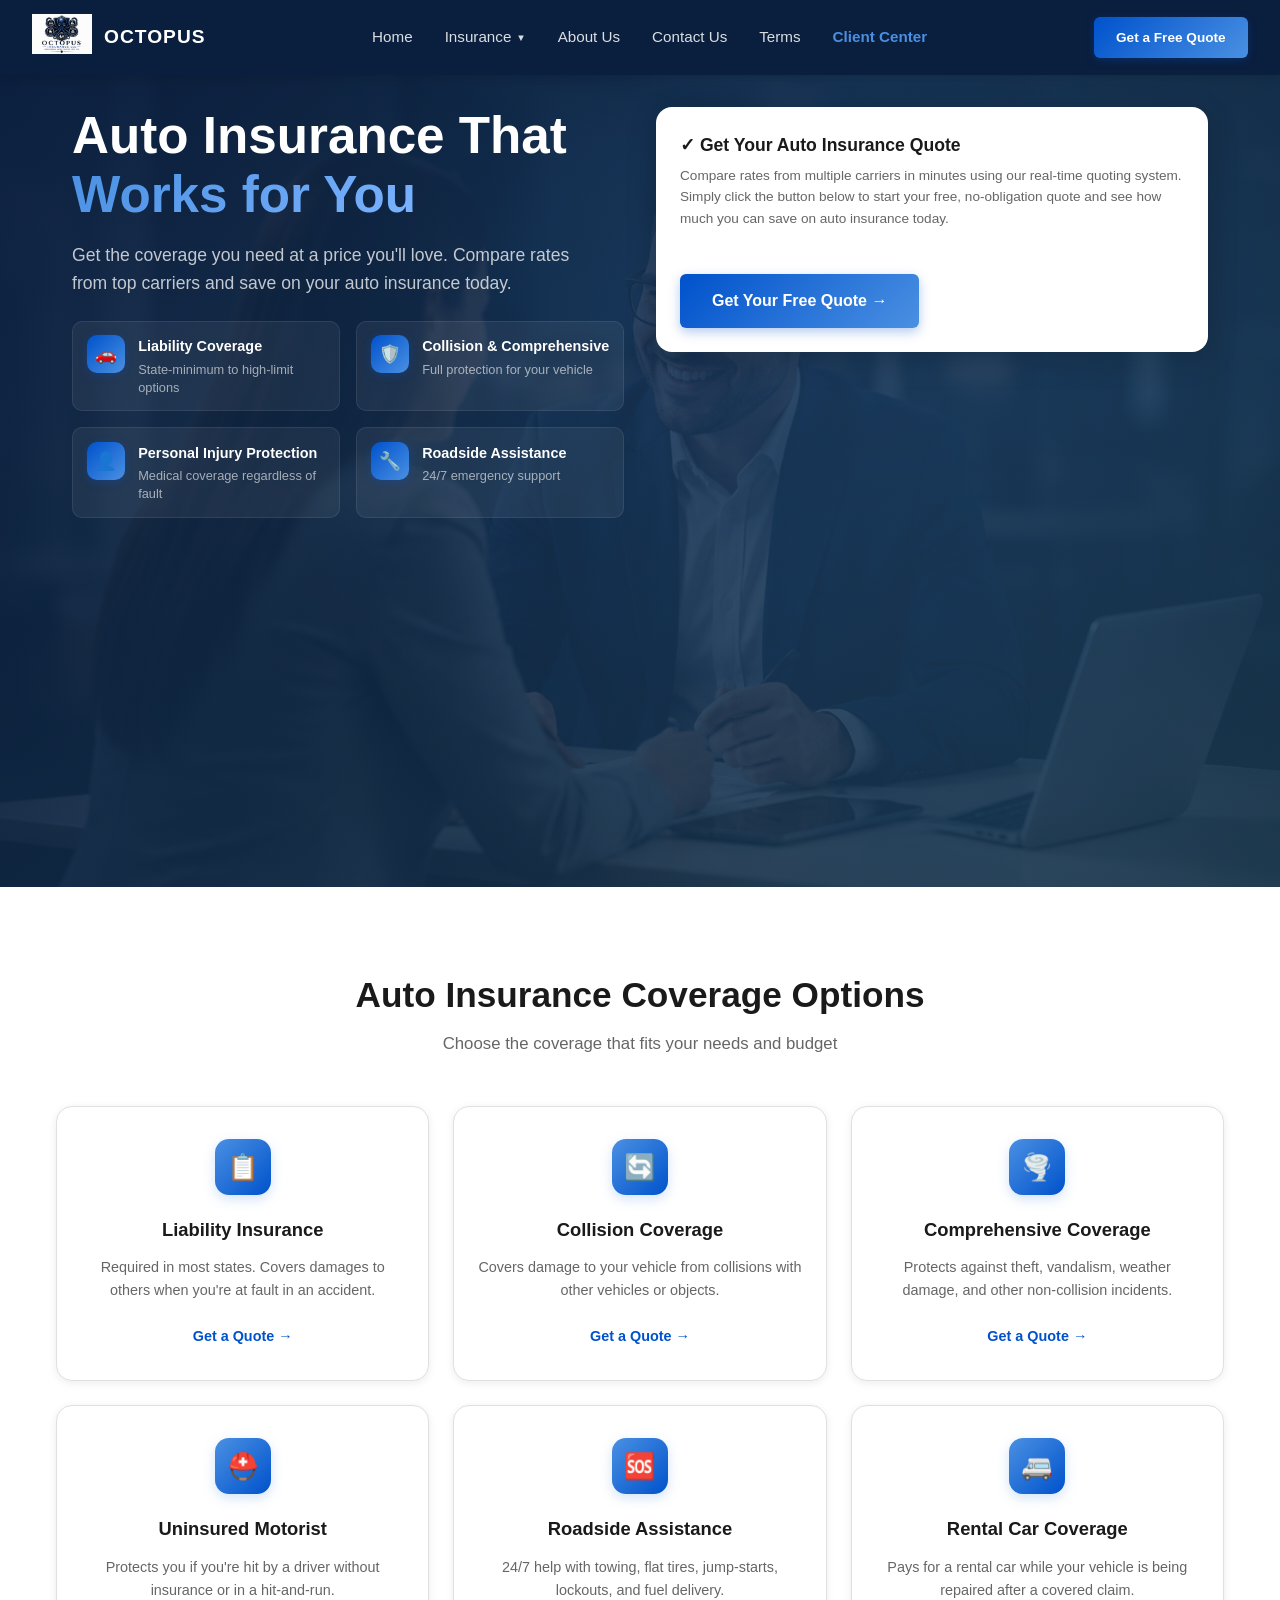
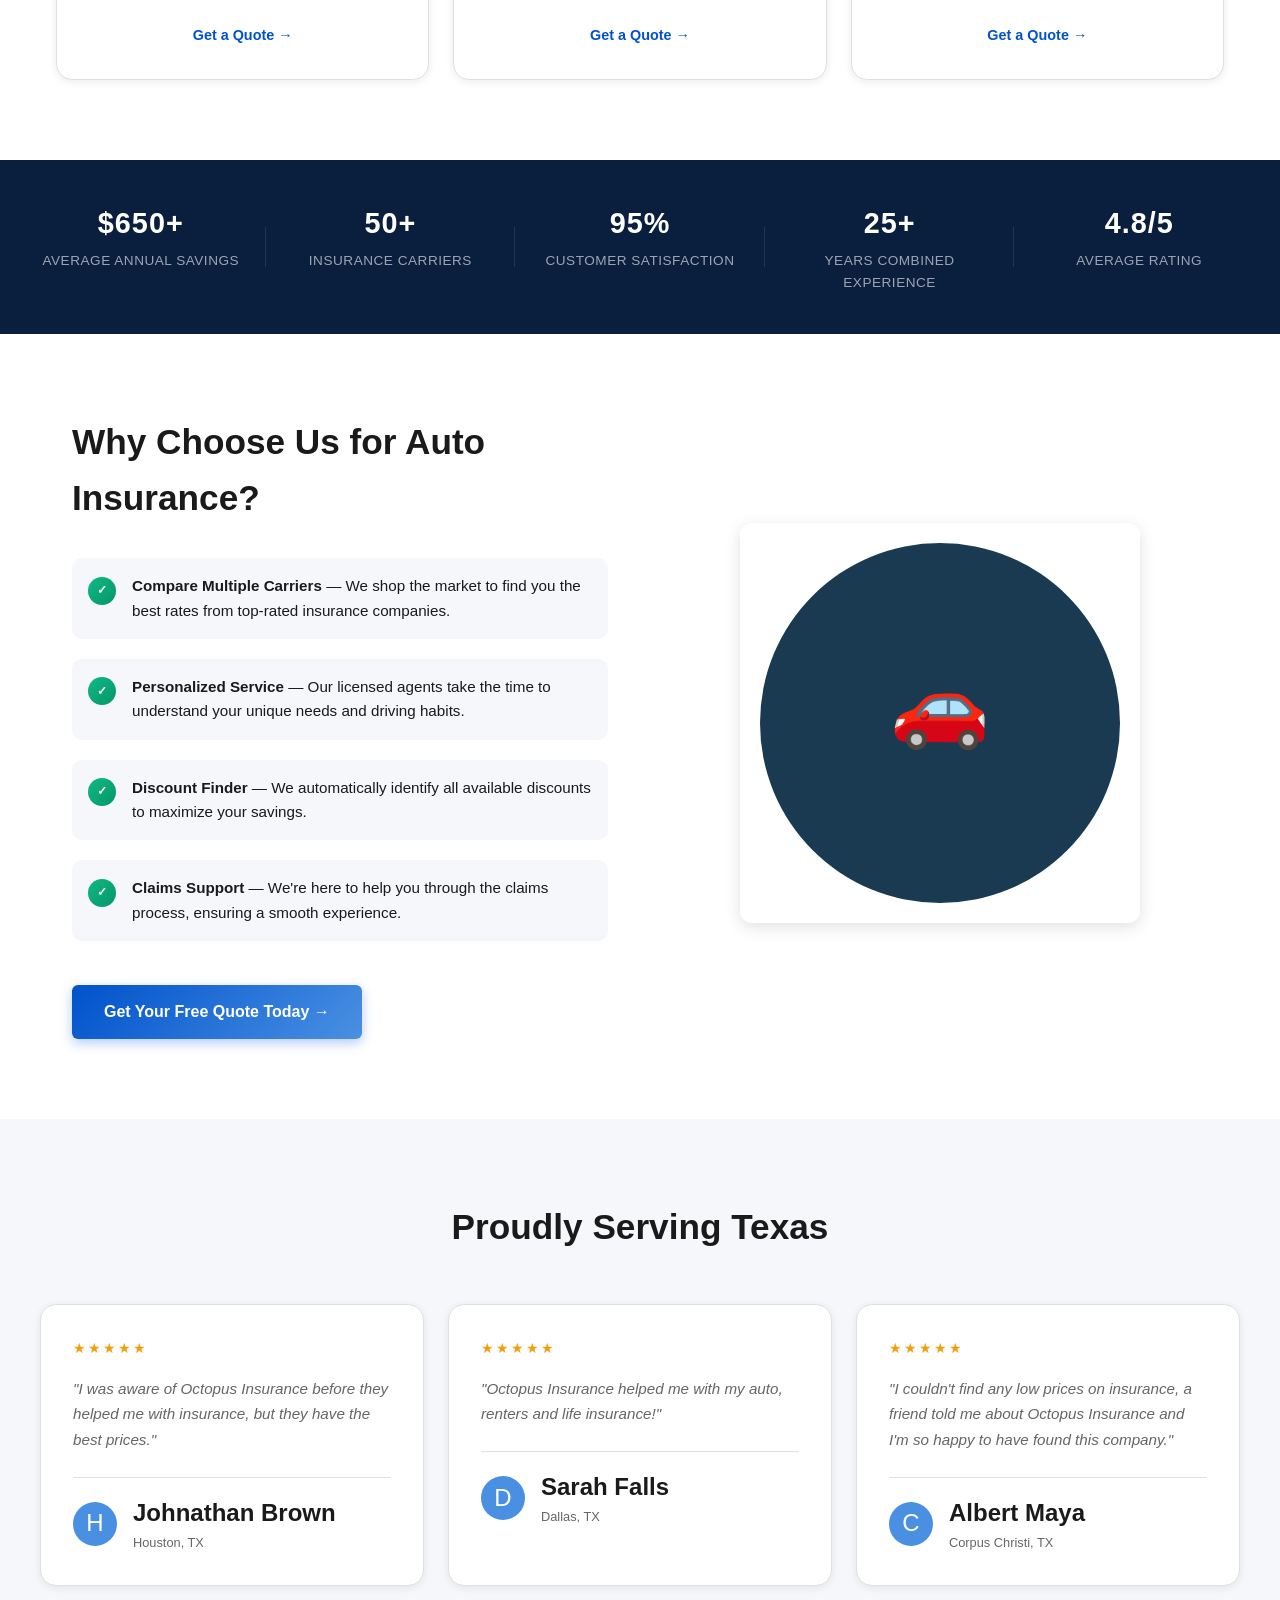
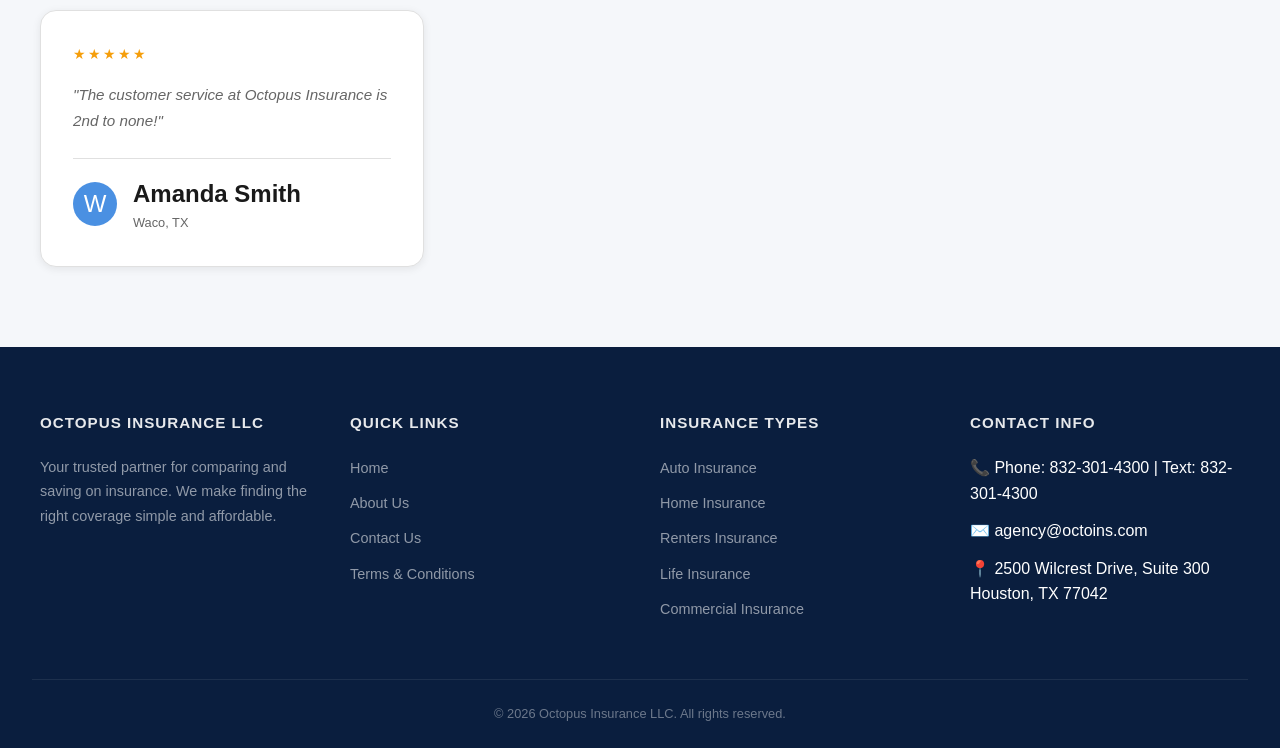
==== commit c63a832d: "Update phone number to 832-301-4300 across all pages and verify business address" ====
--- a/auto.html
+++ b/auto.html
@@ -285,9 +285,9 @@
       
       <div class="footer-section">
         <h4>Contact Info</h4>
-        <div class="contact-info">� Phone: (405) 676-2272 | Text: (281) 612-7715</div>
+        <div class="contact-info">📞 Phone: 832-301-4300 | Text: 832-301-4300</div>
         <div class="contact-info">✉️ agency@octoins.com</div>
-        <div class="contact-info">�📍 2500 Wilcrest Drive, Suite 300<br>Houston, TX 77042</div>
+        <div class="contact-info">📍 2500 Wilcrest Drive, Suite 300<br>Houston, TX 77042</div>
       </div>
     </div>
     
